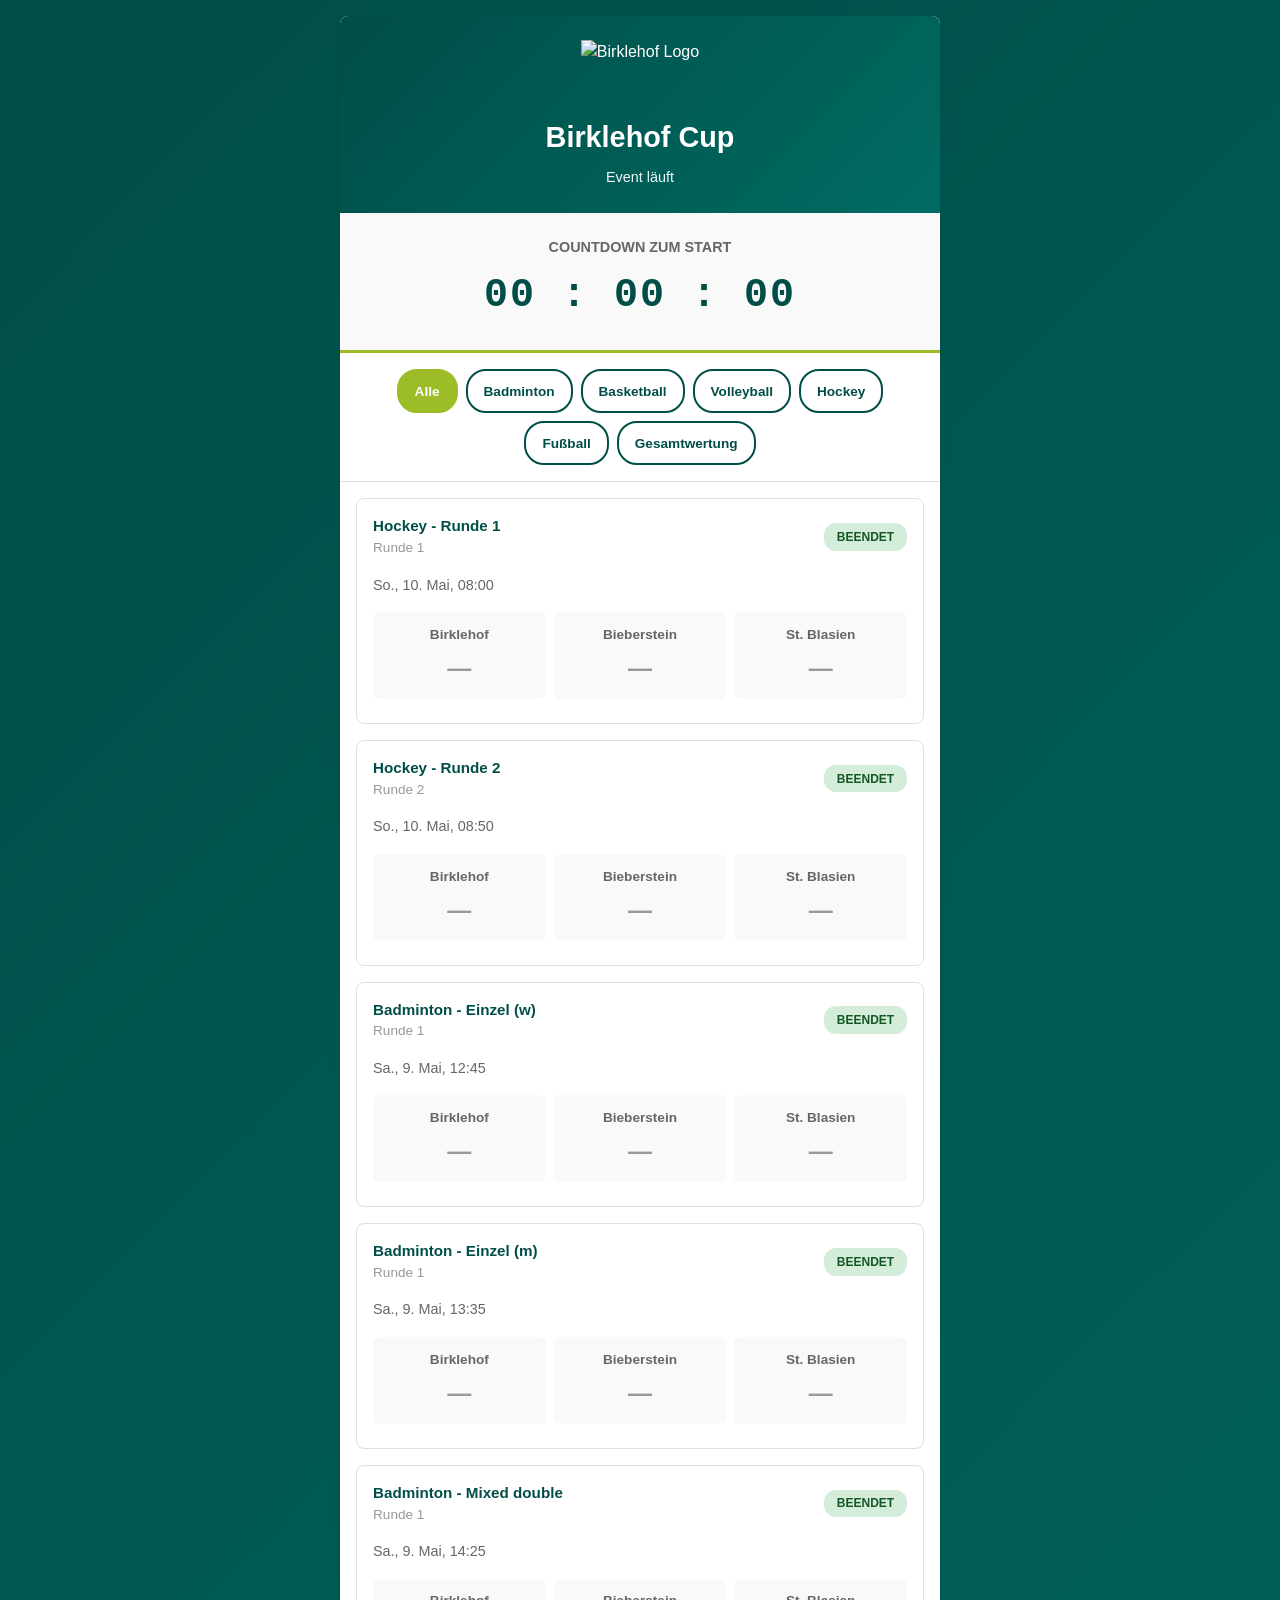
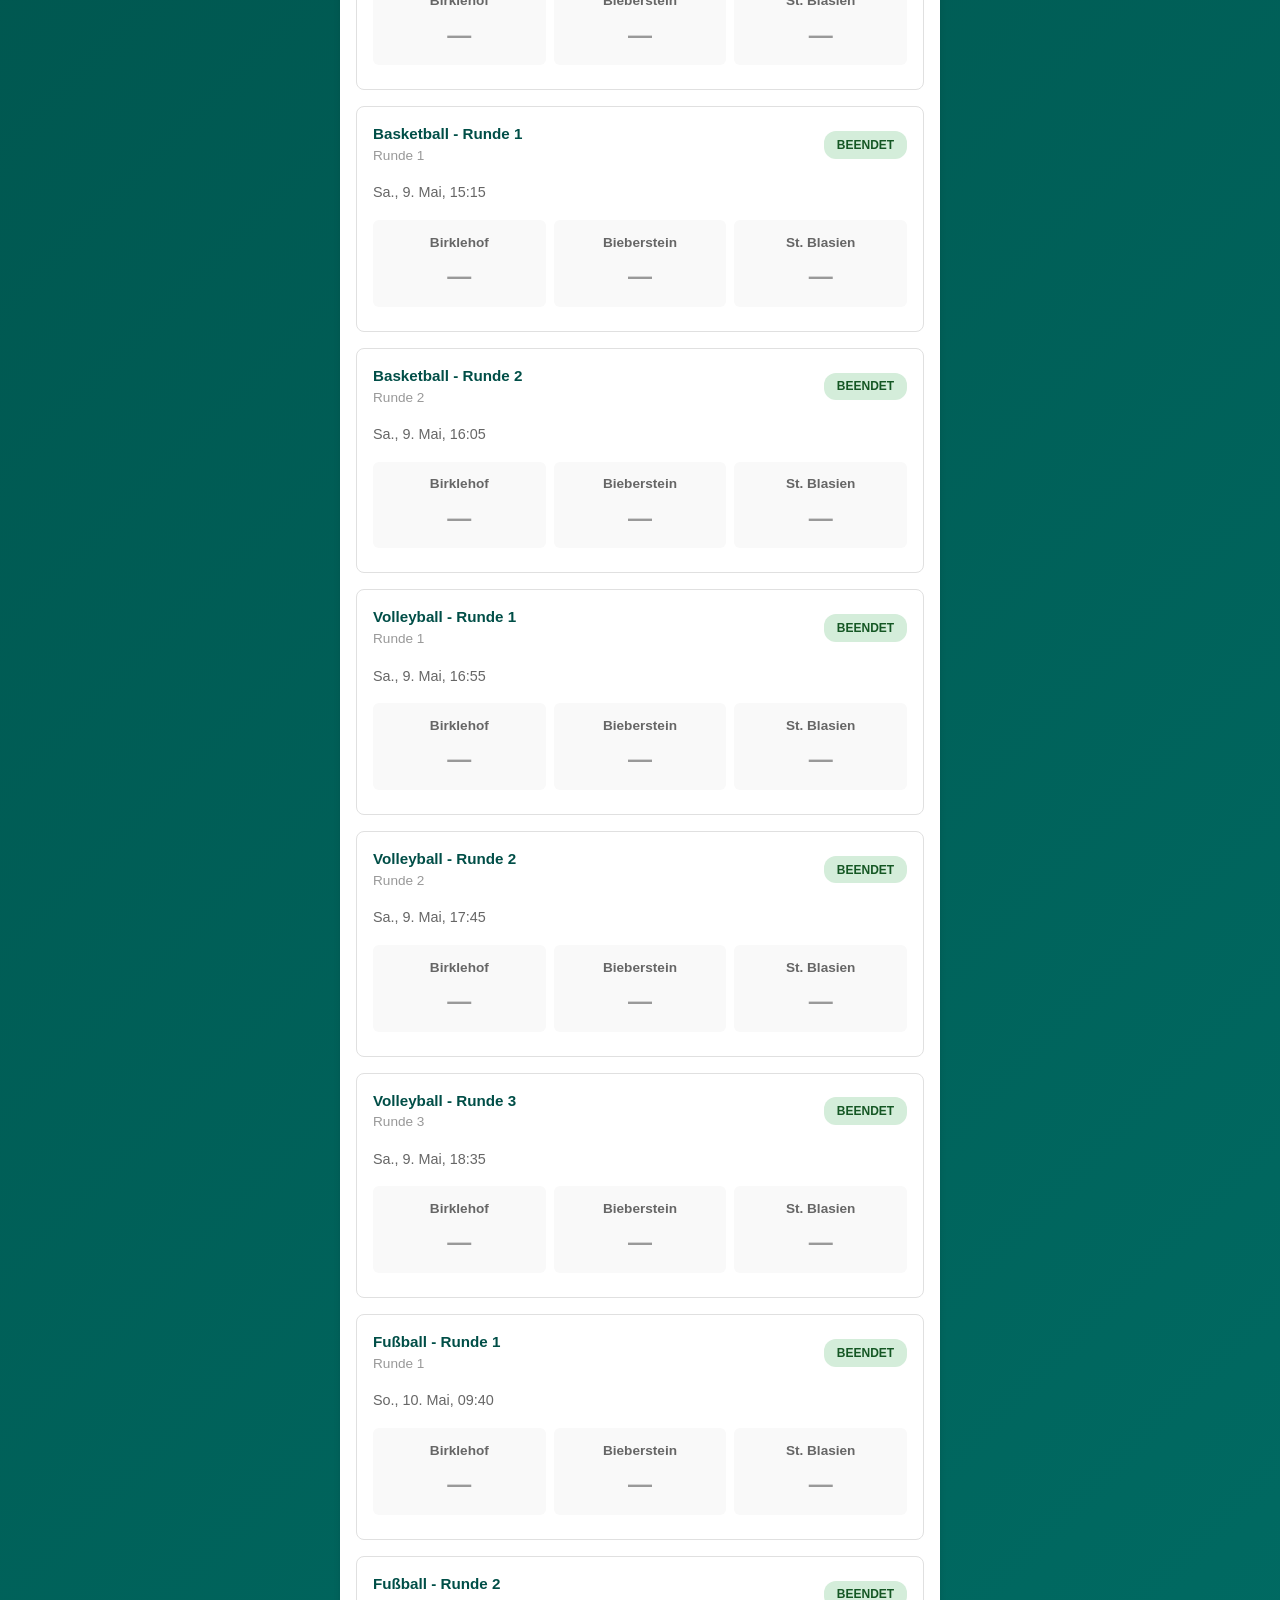
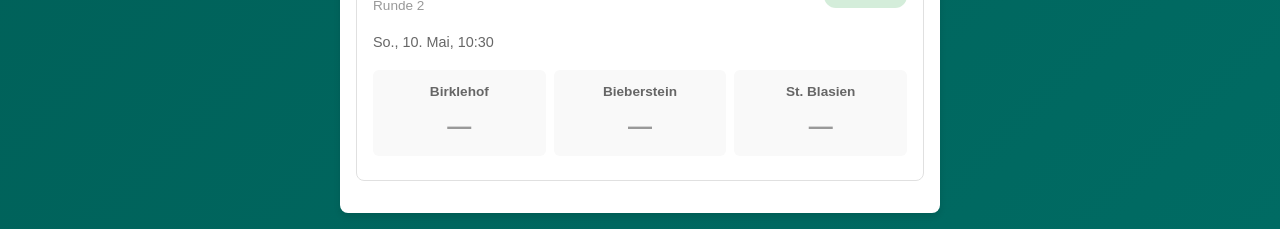
==== index.html @ a0fdd422 "add include link" ====
<!DOCTYPE html>
<html lang="de">
<head>
  <meta charset="UTF-8">
  <meta name="viewport" content="width=device-width, initial-scale=1.0">
  <meta name="description" content="Birklehof Cup Live Ticker">
  <link rel="stylesheet" href="styles.css">
  <title>Birklehof Cup Live Ticker</title>
</head>
<body>
  <div class="container">
    <header>
      <div class="logo">
        <img src="https://media.licdn.com/dms/image/v2/D4E0BAQEO_-Pd2TrHVQ/company-logo_200_200/company-logo_200_200/0/1700679450215/birklehof_logo?e=2147483647&v=beta&t=GW_D1dG36TjEQWJRj9UhmpqMN_spmmmbJDW_Qf_oJtI" alt="Birklehof Logo">
      </div>
      <h1>Birklehof Cup</h1>
      <p class="competition-info" aria-live="polite" id="competition-status">Wird geladen...</p>
    </header>

    <section class="countdown-section" aria-live="polite" aria-atomic="true">
      <h2>Countdown zum Start</h2>
      <div class="countdown-display" id="main-countdown">-- : -- : --</div>
    </section>

    <nav class="sport-nav" role="tablist" aria-label="Sportarten">
      <button class="sport-btn active active-accent" data-sport="all" role="tab" aria-selected="true">Alle</button>
      <button class="sport-btn" data-sport="Badminton" role="tab" aria-selected="false">Badminton</button>
      <button class="sport-btn" data-sport="Basketball" role="tab" aria-selected="false">Basketball</button>
      <button class="sport-btn" data-sport="Volleyball" role="tab" aria-selected="false">Volleyball</button>
      <button class="sport-btn" data-sport="Hockey" role="tab" aria-selected="false">Hockey</button>
      <button class="sport-btn" data-sport="Fußball" role="tab" aria-selected="false">Fußball</button>
      <button class="sport-btn" data-sport="Gesamtwertung" role="tab" aria-selected="false">Gesamtwertung</button>
    </nav>

    <main role="main">
      <div id="content">
        <div class="loading">Wird geladen...</div>
      </div>
    </main>
  </div>

  <script>
    const COMPETITION_START = new Date('2026-05-09T14:45:00+02:00');
    const DATA_URL = './schedule.json';
    let scheduleData = null;
    let currentSport = 'all';

    // Initialize
    async function init() {
      try {
        const response = await fetch(DATA_URL);
        if (!response.ok) throw new Error(`HTTP ${response.status}`);
        scheduleData = await response.json();
        
        setupEventListeners();
        updateAllTimers();
        setInterval(updateAllTimers, 1000);
      } catch (err) {
        console.error('Error loading schedule:', err);
        document.getElementById('content').innerHTML = `
          <div class="empty-state">
            <p>❌ Fehler beim Laden der Zeitplan-Daten.</p>
            <p>Bitte überprüfen Sie, dass <code>schedule.json</code> vorhanden ist.</p>
          </div>
        `;
      }
    }

    function setupEventListeners() {
      document.querySelectorAll('.sport-btn').forEach(btn => {
        btn.addEventListener('click', () => {
          document.querySelectorAll('.sport-btn').forEach(b => {
            b.classList.remove('active', 'active-accent');
            b.setAttribute('aria-selected', 'false');
          });
          btn.classList.add('active');
          if (btn.dataset.sport === 'all' || btn.dataset.sport === 'Gesamtwertung') {
            btn.classList.add('active-accent');
          }
          btn.setAttribute('aria-selected', 'true');
          currentSport = btn.dataset.sport;
          render();
        });
      });
    }

    function updateAllTimers() {
      updateMainCountdown();
      render();
    }

    function updateMainCountdown() {
      const now = new Date();
      const diff = COMPETITION_START - now;
      const display = formatCountdown(diff);
      document.getElementById('main-countdown').textContent = display;

      // Update competition status
      const status = document.getElementById('competition-status');
      if (diff > 0) {
        const days = Math.floor(diff / (1000 * 60 * 60 * 24));
        status.textContent = `Beginnt in ${days} Tagen`;
      } else {
        status.textContent = 'Event läuft';
      }
    }

    function formatCountdown(ms) {
      if (ms <= 0) return '00 : 00 : 00';
      const hours = Math.floor((ms % (1000 * 60 * 60 * 24)) / (1000 * 60 * 60));
      const minutes = Math.floor((ms % (1000 * 60 * 60)) / (1000 * 60));
      const seconds = Math.floor((ms % (1000 * 60)) / 1000);
      return `${String(hours).padStart(2, '0')} : ${String(minutes).padStart(2, '0')} : ${String(seconds).padStart(2, '0')}`;
    }

    function getNextMatch() {
      if (!scheduleData || !scheduleData.matches) return null;
      const now = new Date();
      return scheduleData.matches.find(m => new Date(m.scheduledStart) > now) || null;
    }

    function getMatchesBySport(sport) {
      if (!scheduleData || !scheduleData.matches) return [];
      if (sport === 'all') return scheduleData.matches;
      return scheduleData.matches.filter(m => m.sport === sport);
    }

    function getMatchStatus(match) {
      const now = new Date();
      const start = new Date(match.scheduledStart);
      const end = new Date(match.scheduledEnd);
      if (now < start) return 'scheduled';
      if (now >= start && now < end) return 'ongoing';
      return 'finished';
    }

    function renderNextMatch() {
      const next = getNextMatch();
      if (!next) return '';

      const startTime = new Date(next.scheduledStart);
      const now = new Date();
      const diff = startTime - now;
      const countdown = formatCountdown(diff);

      return `
        <div class="next-match">
          <h3>Nächstes Match</h3>
          <div class="next-match-sport">${next.sport} ${next.category ? '- ' + next.category : ''}</div>
          <div class="next-match-time">${startTime.toLocaleString('de-DE', { 
            weekday: 'short', 
            month: 'short', 
            day: 'numeric',
            hour: '2-digit', 
            minute: '2-digit' 
          })}</div>
          <div class="next-match-countdown" aria-live="polite">${countdown}</div>
        </div>
      `;
    }

    function renderMatches(sport) {
      const matches = getMatchesBySport(sport);
      if (matches.length === 0) {
        return '<div class="empty-state"><p>Keine Matches für diese Sportart.</p></div>';
      }

      return matches.map(match => {
        const status = getMatchStatus(match);
        const startTime = new Date(match.scheduledStart);
        const statusLabel = {
          scheduled: 'Geplant',
          ongoing: 'Läuft',
          finished: 'Beendet'
        }[status];

        return `
          <div class="match">
            <div class="match-header">
              <div>
                <div class="match-sport">${match.sport}${match.category ? ' - ' + match.category : ''}</div>
                <div style="font-size: 0.85rem; color: #999;">Runde ${match.round}</div>
              </div>
              <span class="match-status status-${status}">${statusLabel}</span>
            </div>
            <div class="match-time">${startTime.toLocaleString('de-DE', {
              weekday: 'short',
              month: 'short',
              day: 'numeric',
              hour: '2-digit',
              minute: '2-digit'
            })}</div>
            <div class="match-results">
              ${scheduleData.schools.map(school => `
                <div class="school-result">
                  <div class="school-name">${school}</div>
                  <div class="school-score ${match.results[school] === null ? 'empty' : ''}">
                    ${match.results[school] !== null ? match.results[school] : '—'}
                  </div>
                </div>
              `).join('')}
            </div>
          </div>
        `;
      }).join('');
    }

    function renderGesamtwertung() {
      if (!scheduleData) return '';
      const sorted = Object.entries(scheduleData.gesamtwertung)
        .sort(([, a], [, b]) => b - a);

      return `
        <div class="standings">
          <div class="standings-row header">
            <div>Schule</div>
            <div style="text-align: right;">Punkte</div>
          </div>
          ${sorted.map(([school, points]) => `
            <div class="standings-row">
              <div class="standings-school">${school}</div>
              <div class="standings-points">${points}</div>
            </div>
          `).join('')}
        </div>
      `;
    }

    function render() {
      const contentDiv = document.getElementById('content');

      if (!scheduleData) {
        contentDiv.innerHTML = '<div class="loading">Wird geladen...</div>';
        return;
      }

      if (currentSport === 'Gesamtwertung') {
        contentDiv.innerHTML = renderGesamtwertung();
      } else {
        let html = renderNextMatch();
        html += renderMatches(currentSport);
        contentDiv.innerHTML = html || '<div class="empty-state"><p>Keine Daten verfügbar.</p></div>';
      }
    }

    // Start the app
    init();
  </script>
</body>
</html>
---- styles.css ----
* {
      margin: 0;
      padding: 0;
      box-sizing: border-box;
    }

    html, body {
      font-family: -apple-system, BlinkMacSystemFont, "Segoe UI", Roboto, "Helvetica Neue", Arial, sans-serif;
      background-color: #f5f5f5;
      color: #333;
      line-height: 1.5;
    }

    body {
      background: linear-gradient(135deg, #004E47 0%, #006b63 100%);
      min-height: 100vh;
      padding: 1rem;
    }

    .container {
      max-width: 600px;
      margin: 0 auto;
      background: white;
      border-radius: 8px;
      box-shadow: 0 4px 6px rgba(0, 0, 0, 0.1);
      overflow: hidden;
      display: flex;
      flex-direction: column;
      min-height: 100vh;
    }

    /* Header with Logo */
    header {
      background: linear-gradient(135deg, #004E47 0%, #006b63 100%);
      padding: 1.5rem 1rem;
      text-align: center;
      color: white;
    }

    .logo {
      height: 60px;
      margin-bottom: 1rem;
    }

    .logo img {
      height: 100%;
      width: auto;
      max-width: 100%;
    }

    header h1 {
      font-size: 1.8rem;
      font-weight: 700;
      margin-bottom: 0.5rem;
    }

    .competition-info {
      font-size: 0.9rem;
      opacity: 0.95;
    }

    /* Main Countdown */
    .countdown-section {
      background: #f9f9f9;
      padding: 1.5rem 1rem;
      text-align: center;
      border-bottom: 3px solid #9cbd28;
    }

    .countdown-section h2 {
      font-size: 0.9rem;
      font-weight: 600;
      color: #666;
      text-transform: uppercase;
      margin-bottom: 0.5rem;
    }

    .countdown-display {
      font-size: 2.5rem;
      font-weight: 700;
      color: #004E47;
      font-family: 'Courier New', monospace;
      letter-spacing: 0.05em;
    }

    /* Sport Navigation */
    .sport-nav {
      display: flex;
      flex-wrap: wrap;
      gap: 0.5rem;
      padding: 1rem;
      background: white;
      border-bottom: 1px solid #e0e0e0;
      justify-content: center;
    }

    .sport-btn {
      padding: 0.6rem 1rem;
      border: 2px solid #004E47;
      background: white;
      color: #004E47;
      border-radius: 20px;
      cursor: pointer;
      font-size: 0.85rem;
      font-weight: 600;
      transition: all 0.3s ease;
      min-height: 44px;
      display: flex;
      align-items: center;
      justify-content: center;
    }

    .sport-btn:hover, .sport-btn:focus {
      background: #f0f0f0;
      outline: none;
    }

    .sport-btn.active {
      background: #004E47;
      color: white;
    }

    .sport-btn.active-accent {
      border-color: #9cbd28;
      color: #9cbd28;
    }

    .sport-btn.active.active-accent {
      background: #9cbd28;
      color: white;
      border-color: #9cbd28;
    }

    /* Main Content */
    main {
      flex: 1;
      padding: 1rem;
      overflow-y: auto;
    }

    /* Next Match Section */
    .next-match {
      background: #f9f9f9;
      padding: 1rem;
      border-radius: 8px;
      margin-bottom: 1.5rem;
      border-left: 4px solid #9cbd28;
    }

    .next-match h3 {
      font-size: 0.9rem;
      color: #666;
      text-transform: uppercase;
      margin-bottom: 0.5rem;
      font-weight: 600;
    }

    .next-match-sport {
      font-size: 1.4rem;
      font-weight: 700;
      color: #004E47;
      margin-bottom: 0.5rem;
    }

    .next-match-time {
      font-size: 1rem;
      color: #666;
      margin-bottom: 0.5rem;
    }

    .next-match-countdown {
      font-size: 1.8rem;
      font-weight: 700;
      color: #9cbd28;
      font-family: 'Courier New', monospace;
    }

    /* Match Results */
    .match {
      background: white;
      border: 1px solid #e0e0e0;
      border-radius: 8px;
      padding: 1rem;
      margin-bottom: 1rem;
    }

    .match-header {
      display: flex;
      justify-content: space-between;
      align-items: center;
      margin-bottom: 1rem;
    }

    .match-sport {
      font-weight: 700;
      font-size: 0.95rem;
      color: #004E47;
    }

    .match-status {
      padding: 0.3rem 0.8rem;
      border-radius: 12px;
      font-size: 0.75rem;
      font-weight: 600;
      text-transform: uppercase;
    }

    .status-scheduled {
      background: #e8f4f8;
      color: #0277bd;
    }

    .status-ongoing {
      background: #fff3cd;
      color: #856404;
    }

    .status-finished {
      background: #d4edda;
      color: #155724;
    }

    .match-time {
      font-size: 0.9rem;
      color: #666;
      margin-bottom: 1rem;
    }

    .match-results {
      display: grid;
      grid-template-columns: 1fr 1fr 1fr;
      gap: 0.5rem;
      margin-bottom: 0.5rem;
    }

    .school-result {
      text-align: center;
      padding: 0.8rem;
      background: #f9f9f9;
      border-radius: 6px;
    }

    .school-name {
      font-size: 0.85rem;
      font-weight: 600;
      color: #666;
      margin-bottom: 0.3rem;
    }

    .school-score {
      font-size: 1.5rem;
      font-weight: 700;
      color: #004E47;
    }

    .school-score.empty {
      color: #999;
    }

    /* Gesamtwertung */
    .standings {
      background: white;
      border: 1px solid #e0e0e0;
      border-radius: 8px;
      overflow: hidden;
    }

    .standings-row {
      display: grid;
      grid-template-columns: 1.5fr 1fr;
      gap: 1rem;
      padding: 1rem;
      border-bottom: 1px solid #e0e0e0;
      align-items: center;
    }

    .standings-row:last-child {
      border-bottom: none;
    }

    .standings-row.header {
      background: #004E47;
      color: white;
      font-weight: 700;
      font-size: 0.9rem;
    }

    .standings-school {
      font-weight: 600;
      color: #004E47;
    }

    .standings-points {
      font-size: 1.2rem;
      font-weight: 700;
      color: #9cbd28;
      text-align: right;
    }

    /* Empty State */
    .empty-state {
      text-align: center;
      padding: 2rem 1rem;
      color: #999;
    }

    .empty-state p {
      margin: 1rem 0;
    }

    /* Accessibility */
    .sr-only {
      position: absolute;
      width: 1px;
      height: 1px;
      padding: 0;
      margin: -1px;
      overflow: hidden;
      clip: rect(0, 0, 0, 0);
      white-space: nowrap;
      border-width: 0;
    }

    /* Loading State */
    .loading {
      text-align: center;
      padding: 2rem 1rem;
      color: #666;
    }

    /* Responsive */
    @media (max-width: 480px) {
      .sport-nav {
        gap: 0.3rem;
      }

      .sport-btn {
        padding: 0.5rem 0.8rem;
        font-size: 0.8rem;
      }

      .countdown-display {
        font-size: 2rem;
      }

      .next-match-countdown {
        font-size: 1.5rem;
      }

      header h1 {
        font-size: 1.5rem;
      }

      .match-results {
        gap: 0.3rem;
      }
    }
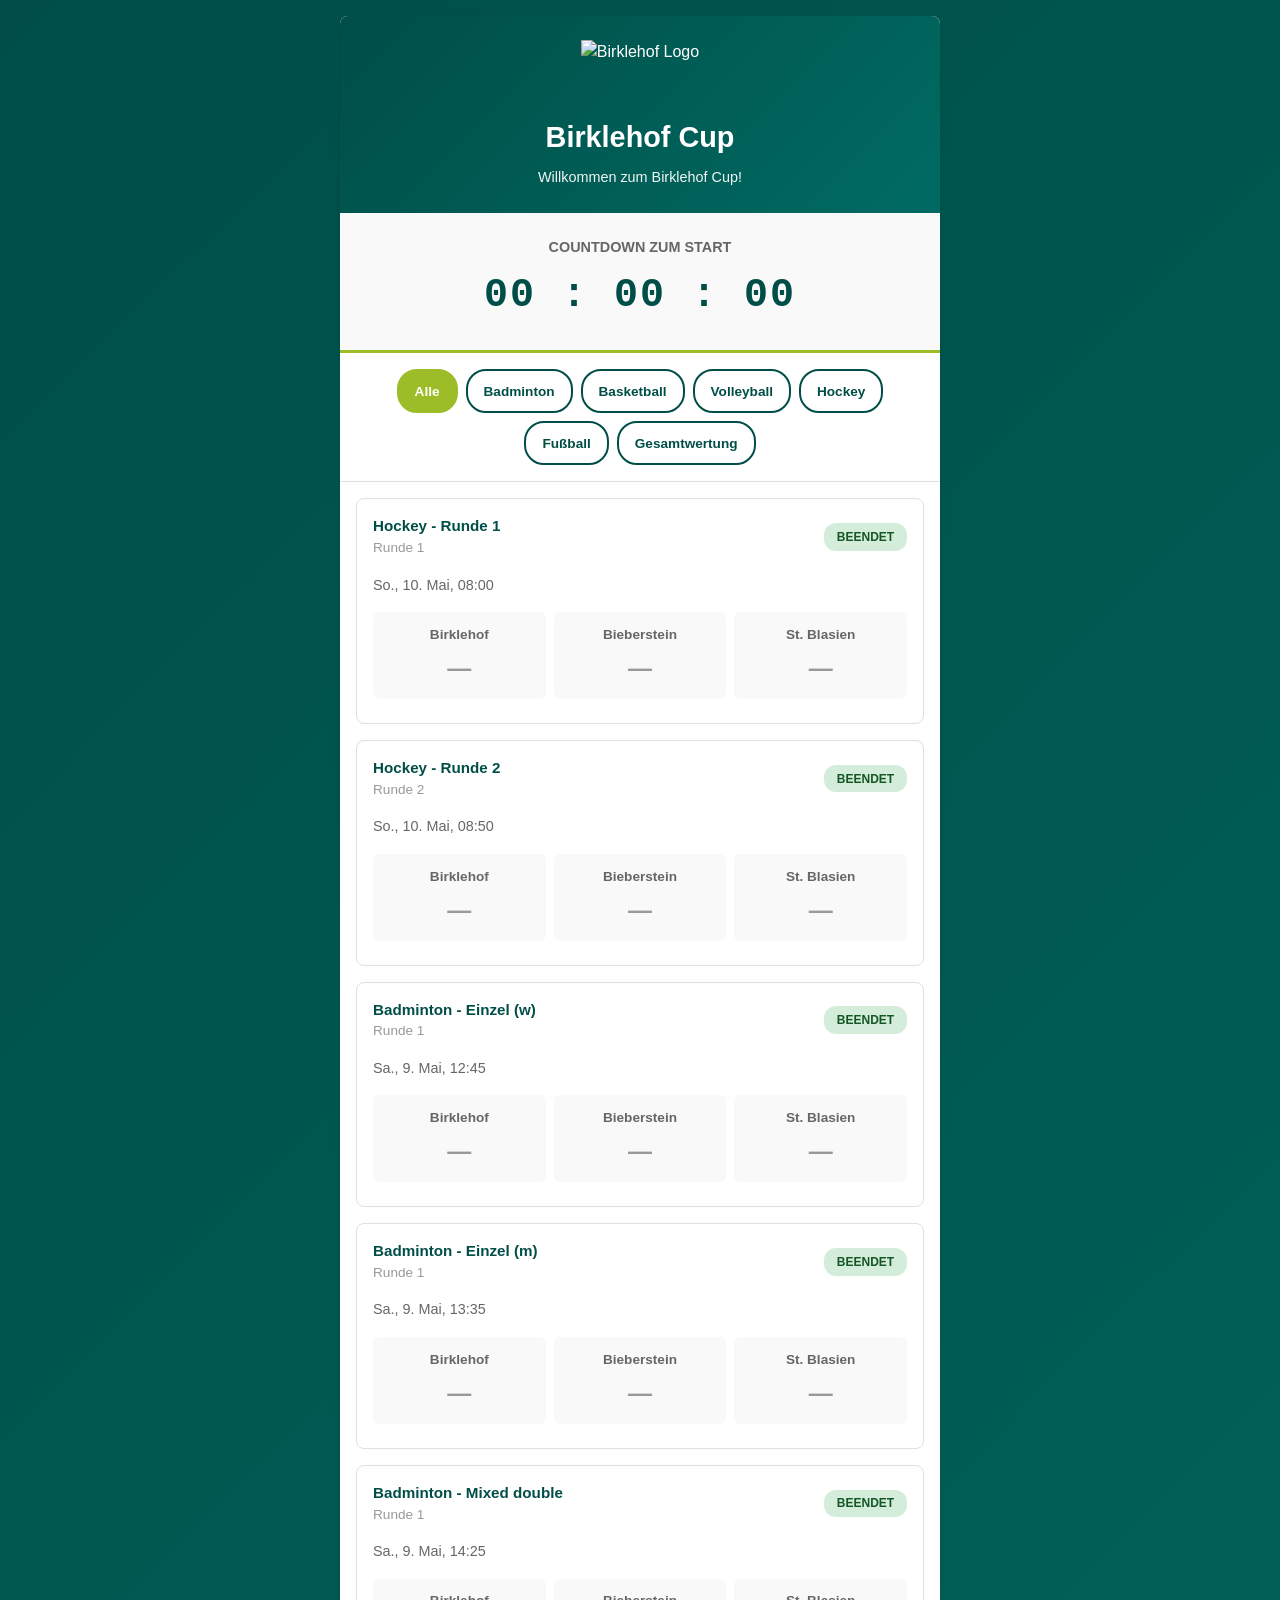
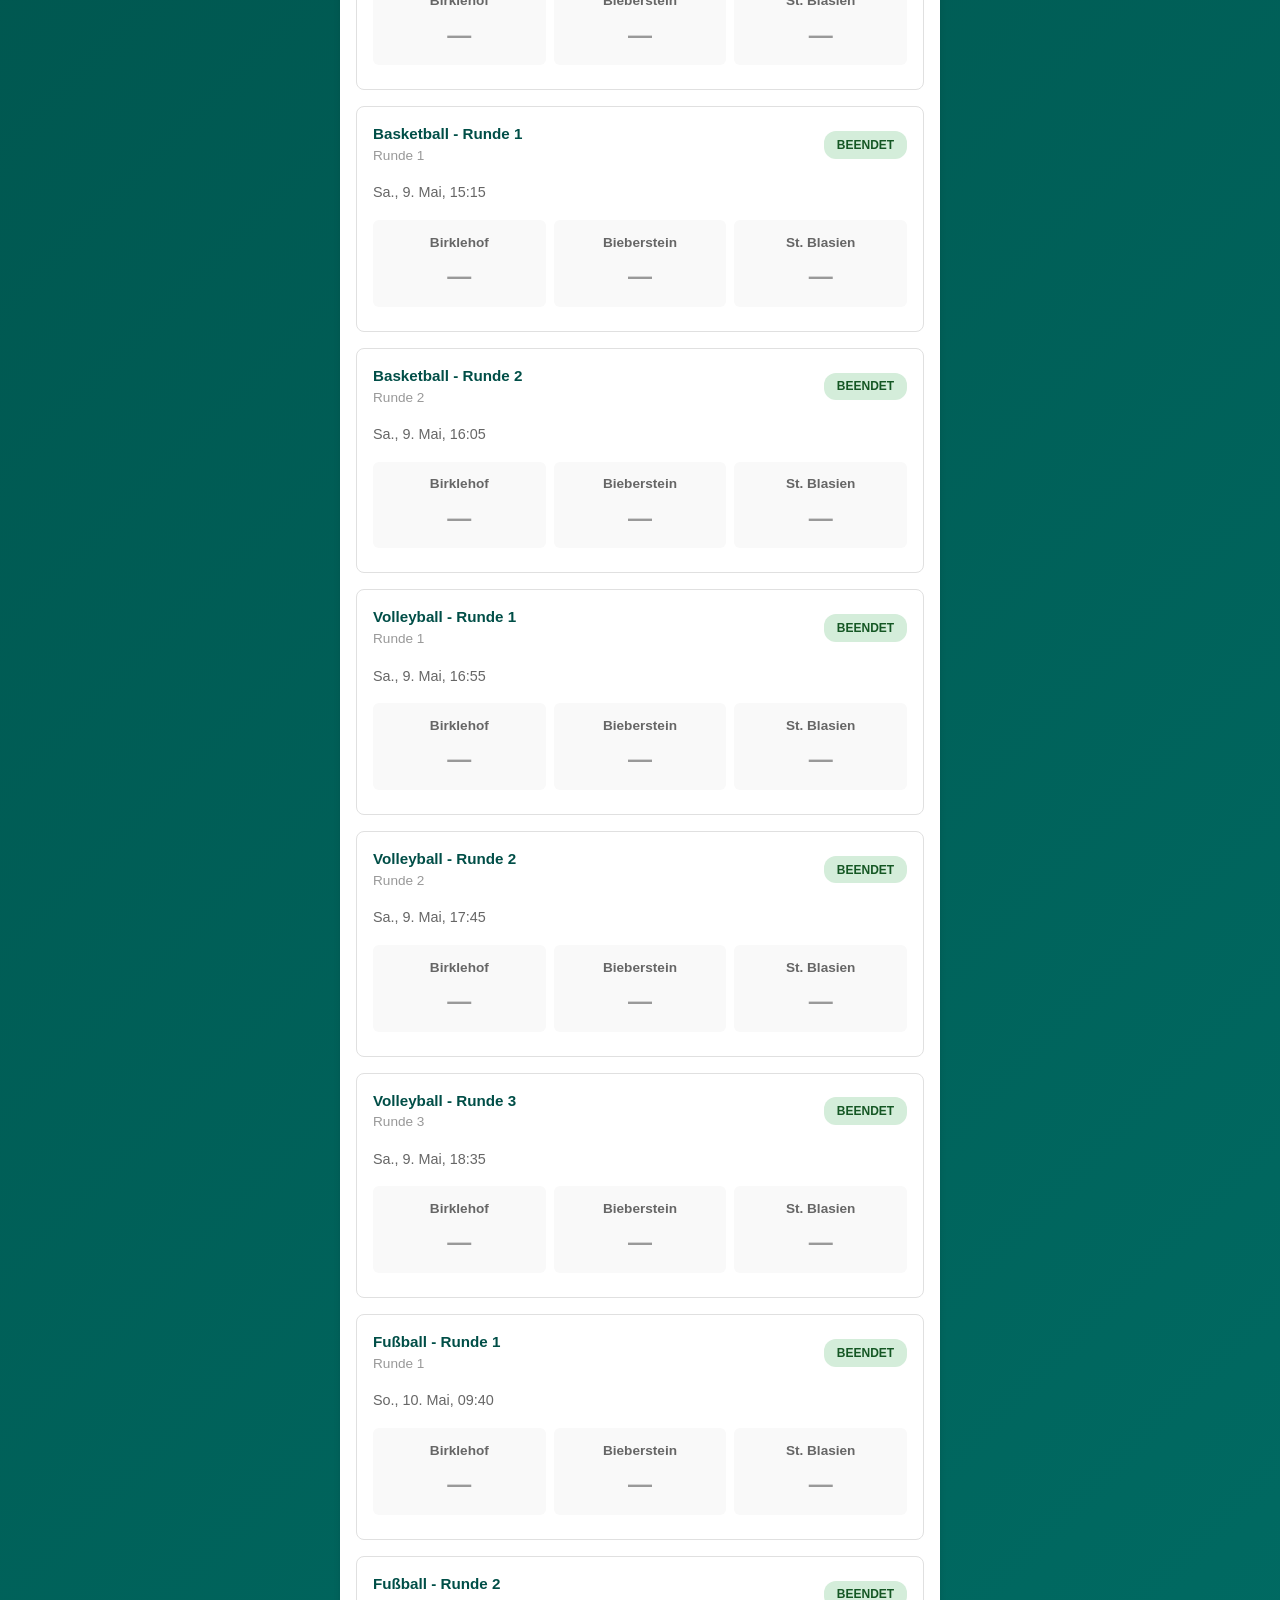
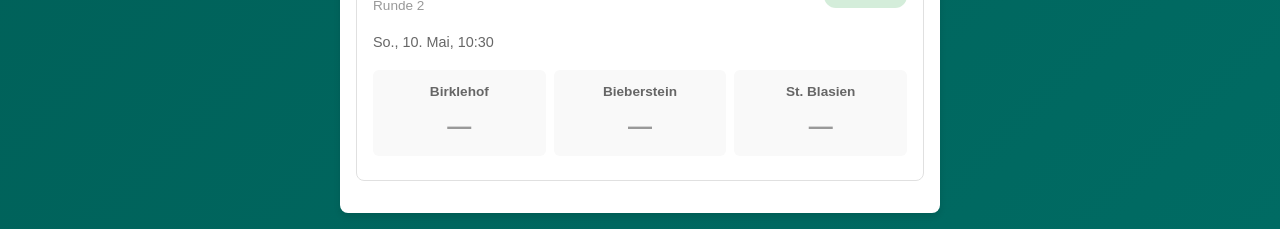
==== commit c8634b07: "add descriptions in tags to make more accessible" ====
--- a/index.html
+++ b/index.html
@@ -16,6 +16,7 @@
       <h1>Birklehof Cup</h1>
       <p class="competition-info" aria-live="polite" id="competition-status">Wird geladen...</p>
     </header>
+    <!-- nur wenn überlastet -->
 
     <section class="countdown-section" aria-live="polite" aria-atomic="true">
       <h2>Countdown zum Start</h2>
@@ -38,12 +39,14 @@
       </div>
     </main>
   </div>
+  <!-- nur wenn überlastet -->
 
   <script>
     const COMPETITION_START = new Date('2026-05-09T14:45:00+02:00');
     const DATA_URL = './schedule.json';
     let scheduleData = null;
     let currentSport = 'all';
+<!-- Main setup, do not change input! -->
 
     // Initialize
     async function init() {
@@ -101,7 +104,7 @@
         const days = Math.floor(diff / (1000 * 60 * 60 * 24));
         status.textContent = `Beginnt in ${days} Tagen`;
       } else {
-        status.textContent = 'Event läuft';
+        status.textContent = 'Willkommen zum Birklehof Cup!';
       }
     }
 
@@ -242,7 +245,7 @@
         contentDiv.innerHTML = html || '<div class="empty-state"><p>Keine Daten verfügbar.</p></div>';
       }
     }
-
+    // aria-live "polite" dor dynamic updates without interrupting screen-readers and "atomic" to ensure the entire content is read when updated
     // Start the app
     init();
   </script>
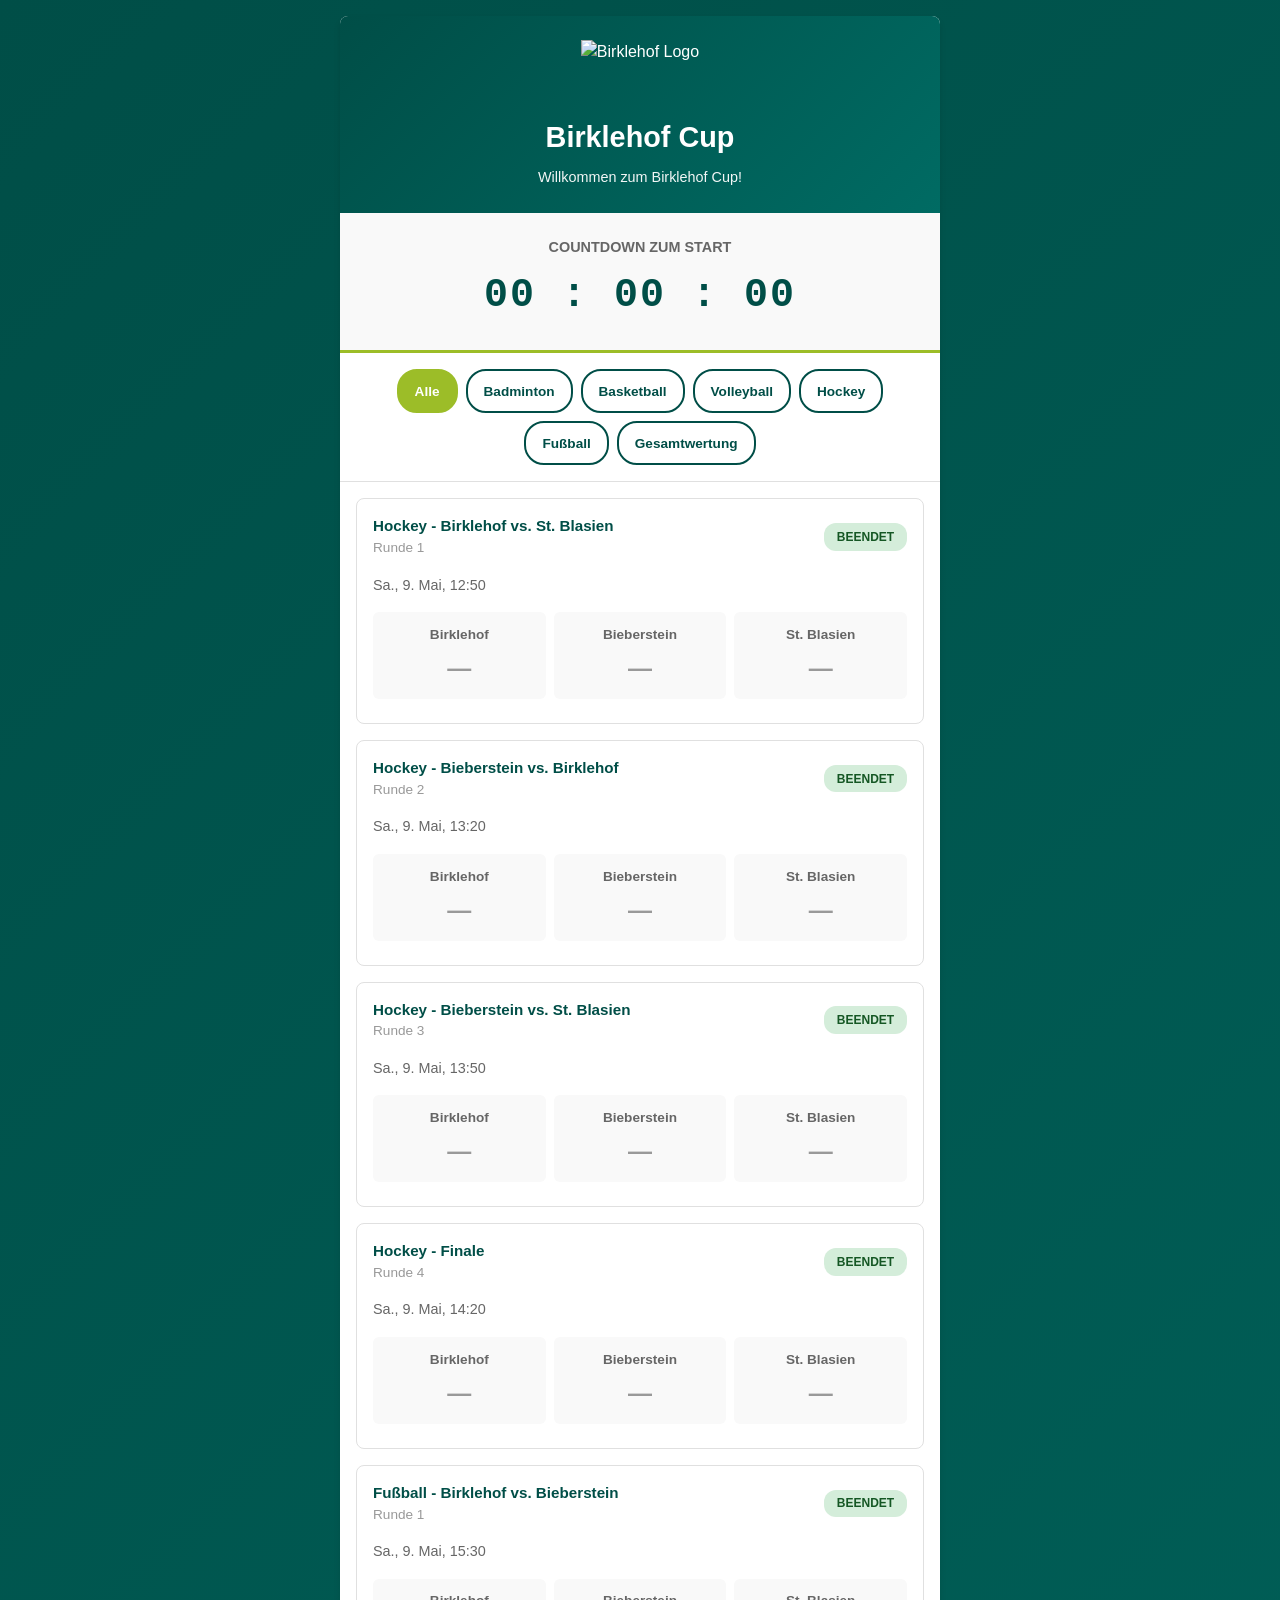
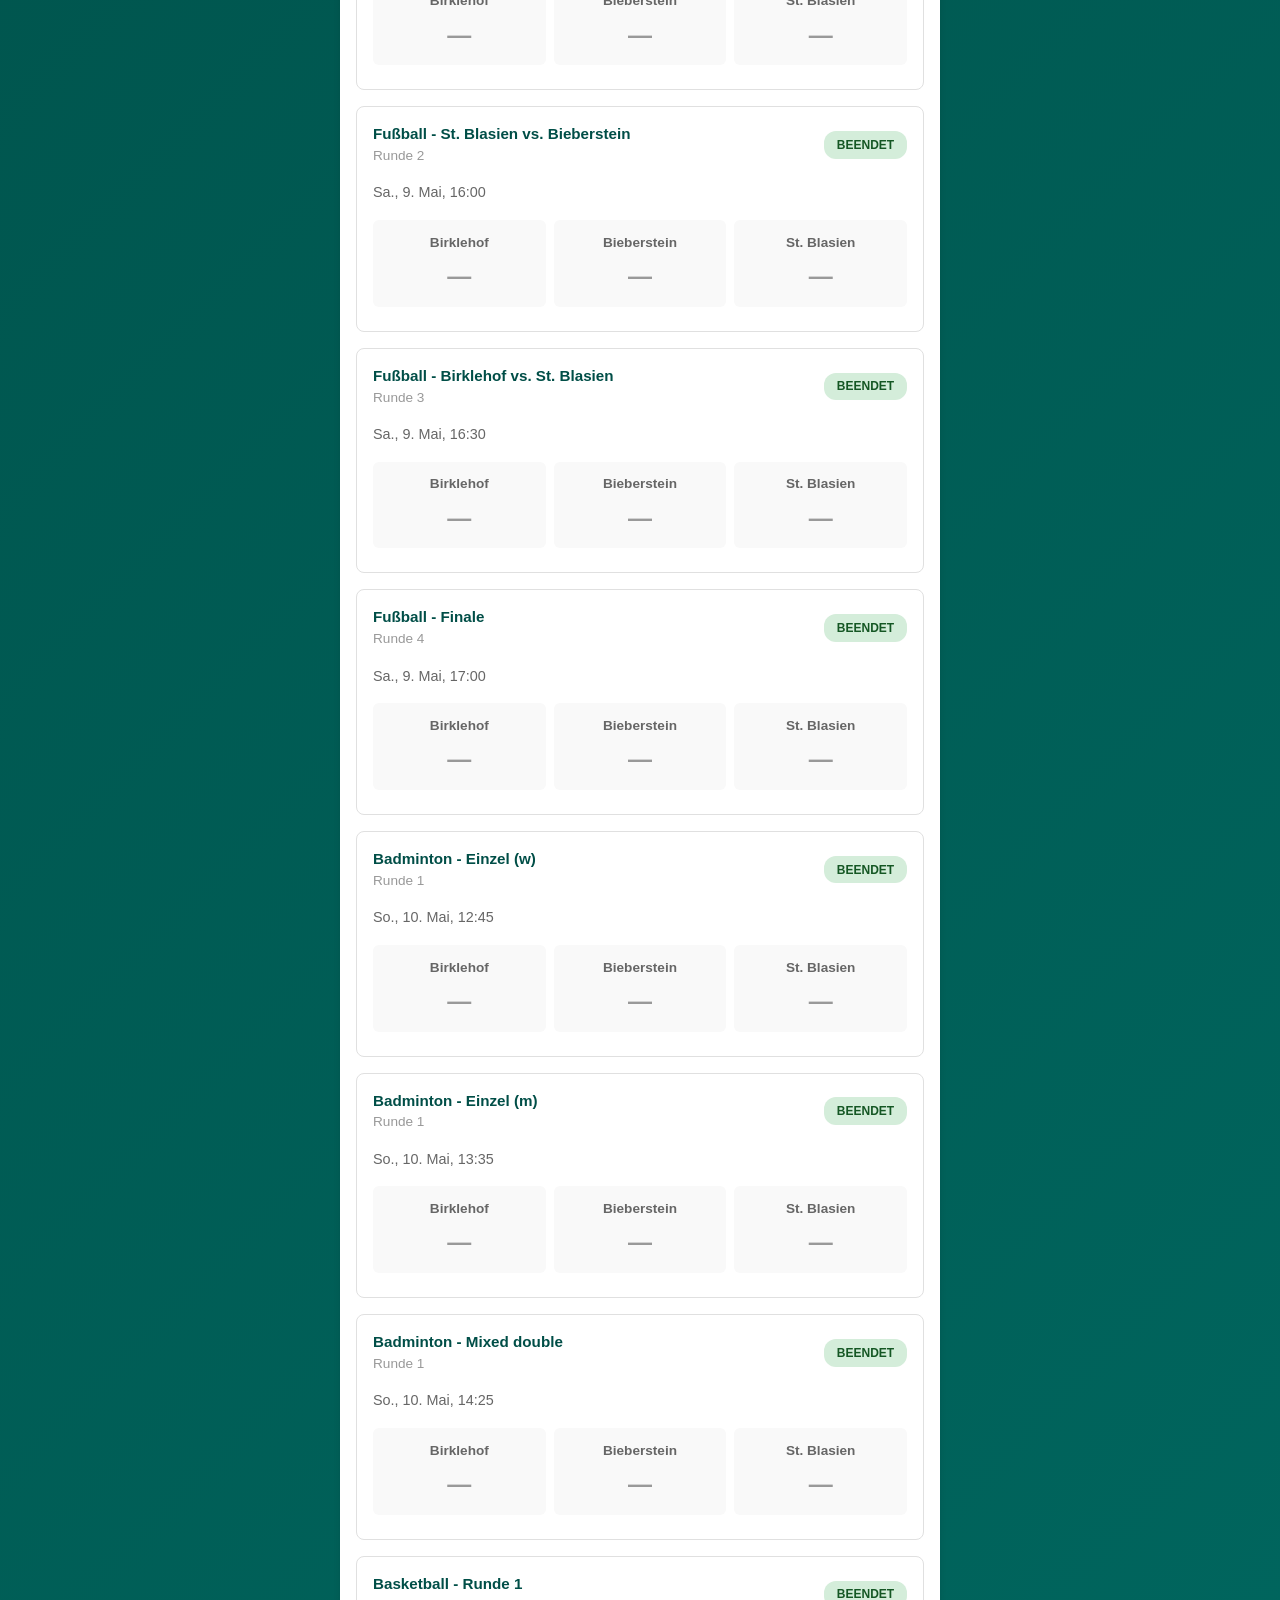
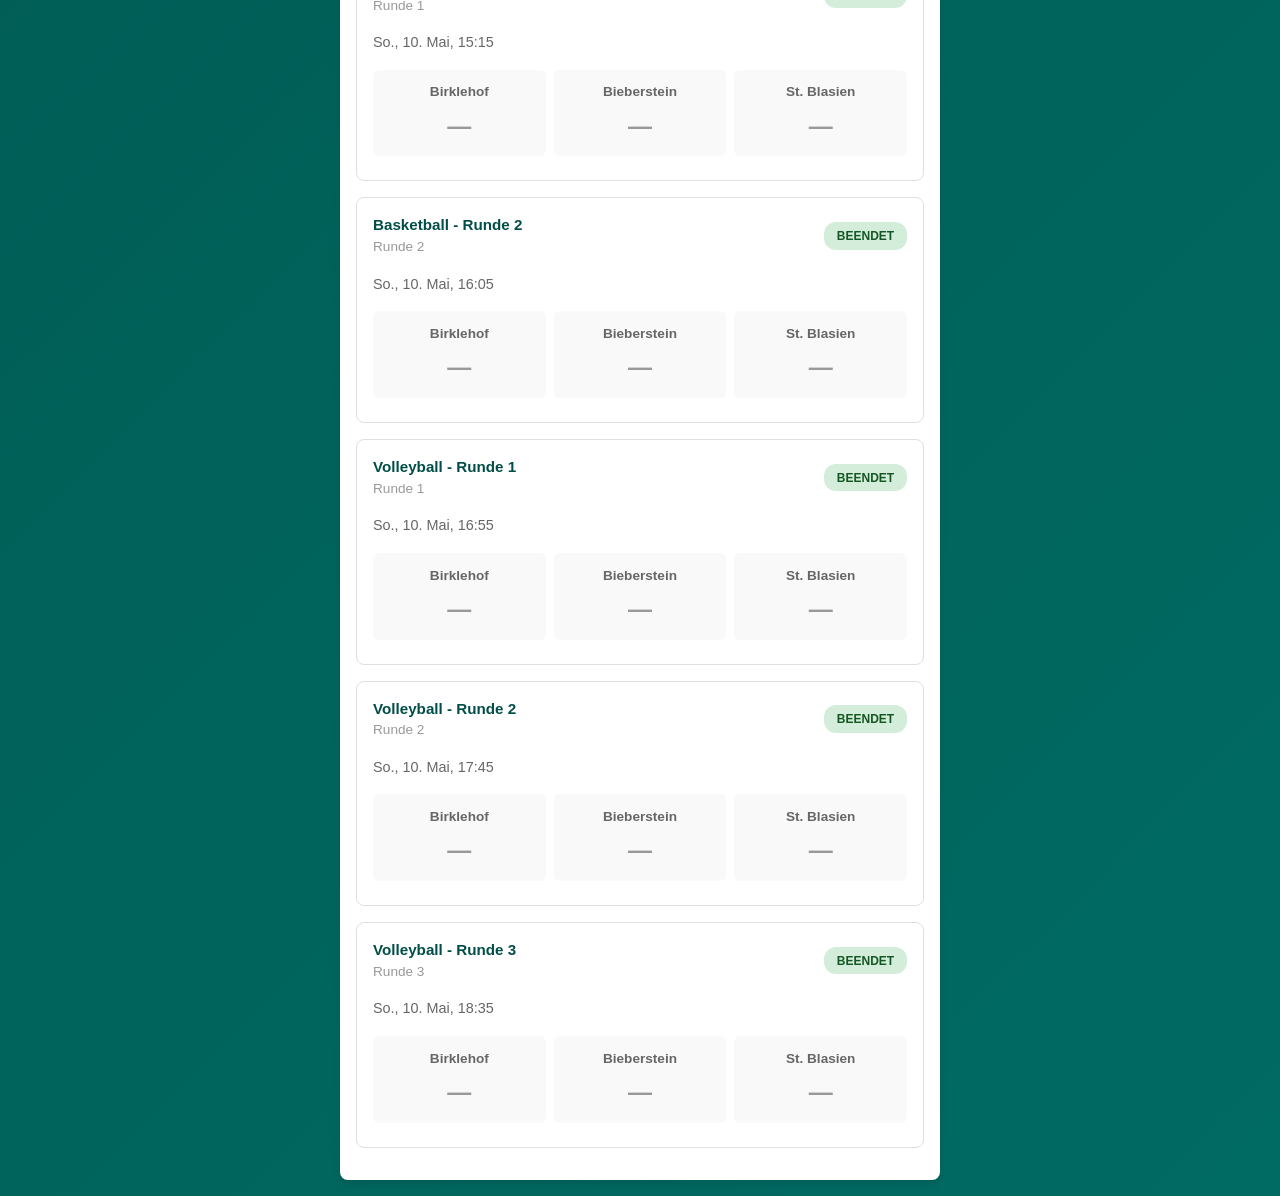
==== commit d52bc662: "change immage" ====
--- a/index.html
+++ b/index.html
@@ -11,7 +11,7 @@
   <div class="container">
     <header>
       <div class="logo">
-        <img src="https://media.licdn.com/dms/image/v2/D4E0BAQEO_-Pd2TrHVQ/company-logo_200_200/company-logo_200_200/0/1700679450215/birklehof_logo?e=2147483647&v=beta&t=GW_D1dG36TjEQWJRj9UhmpqMN_spmmmbJDW_Qf_oJtI" alt="Birklehof Logo">
+        <img src="" alt="Birklehof Logo">
       </div>
       <h1>Birklehof Cup</h1>
       <p class="competition-info" aria-live="polite" id="competition-status">Wird geladen...</p>
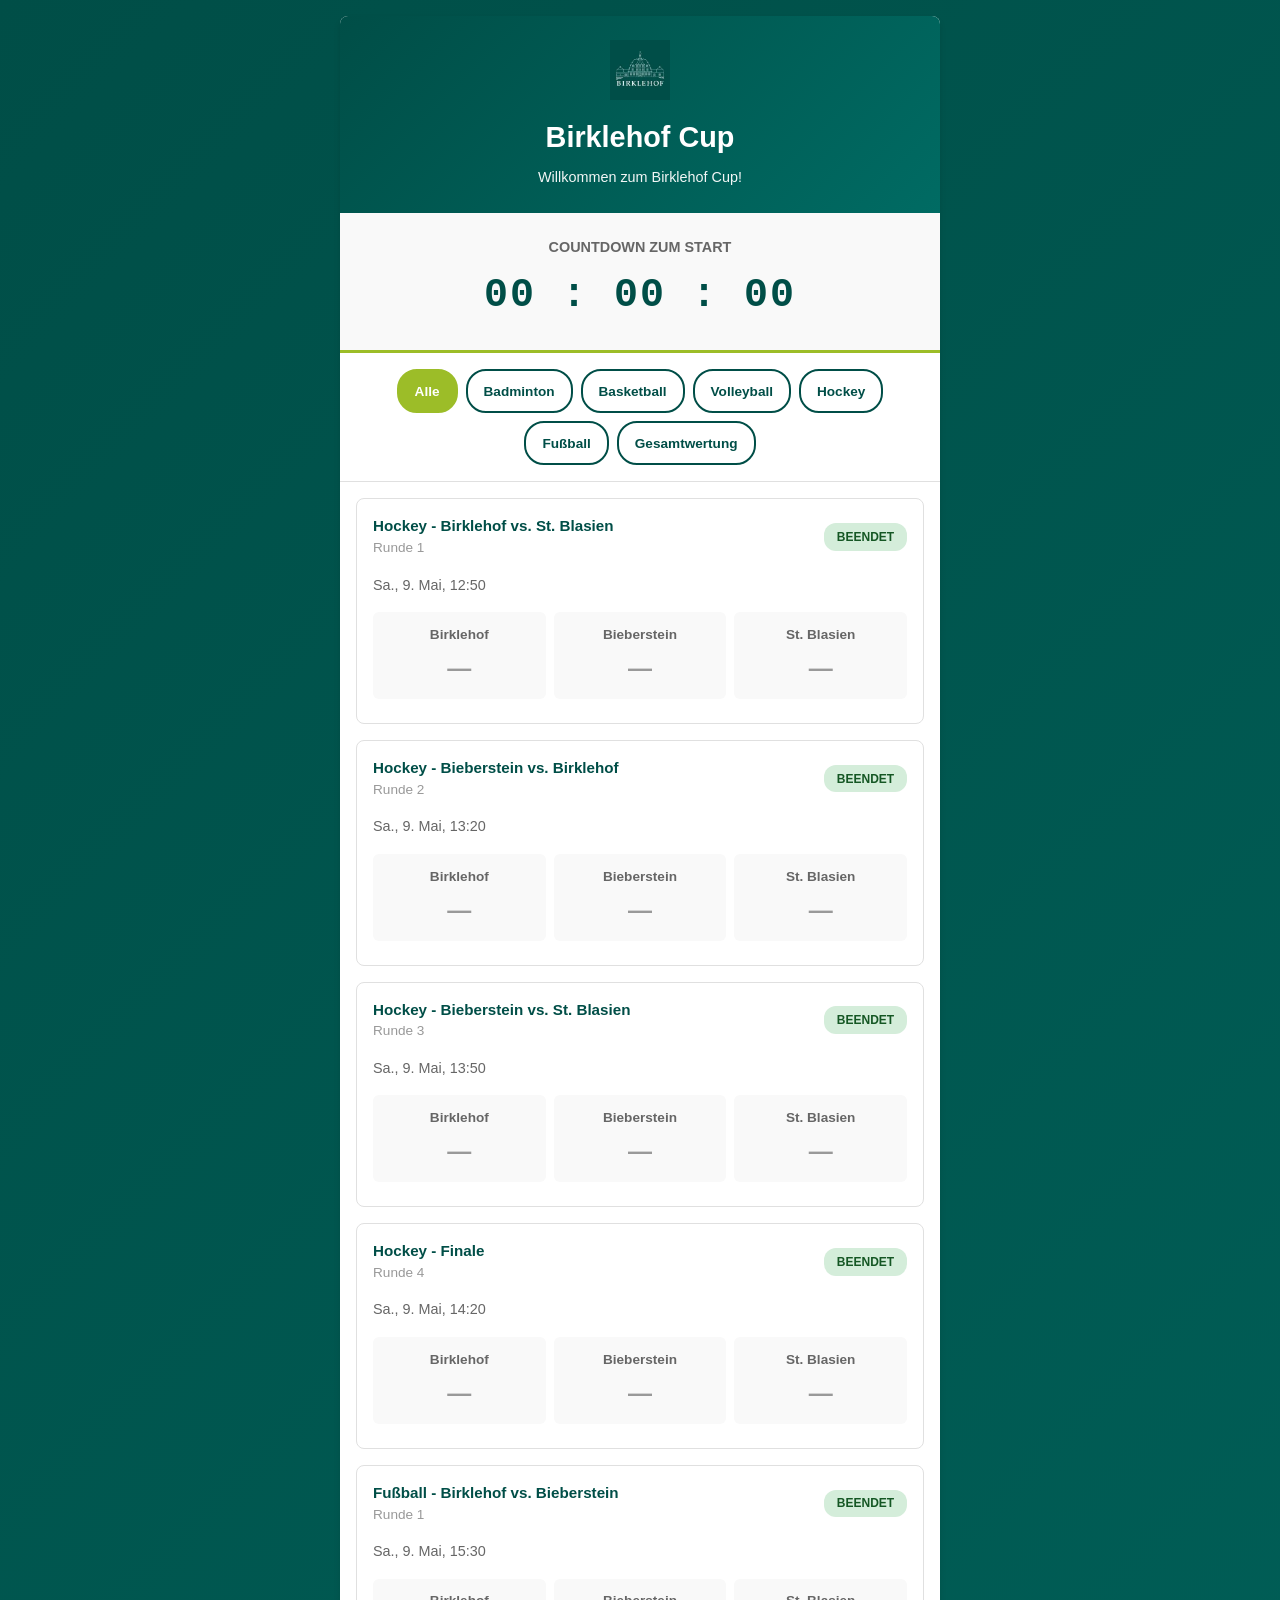
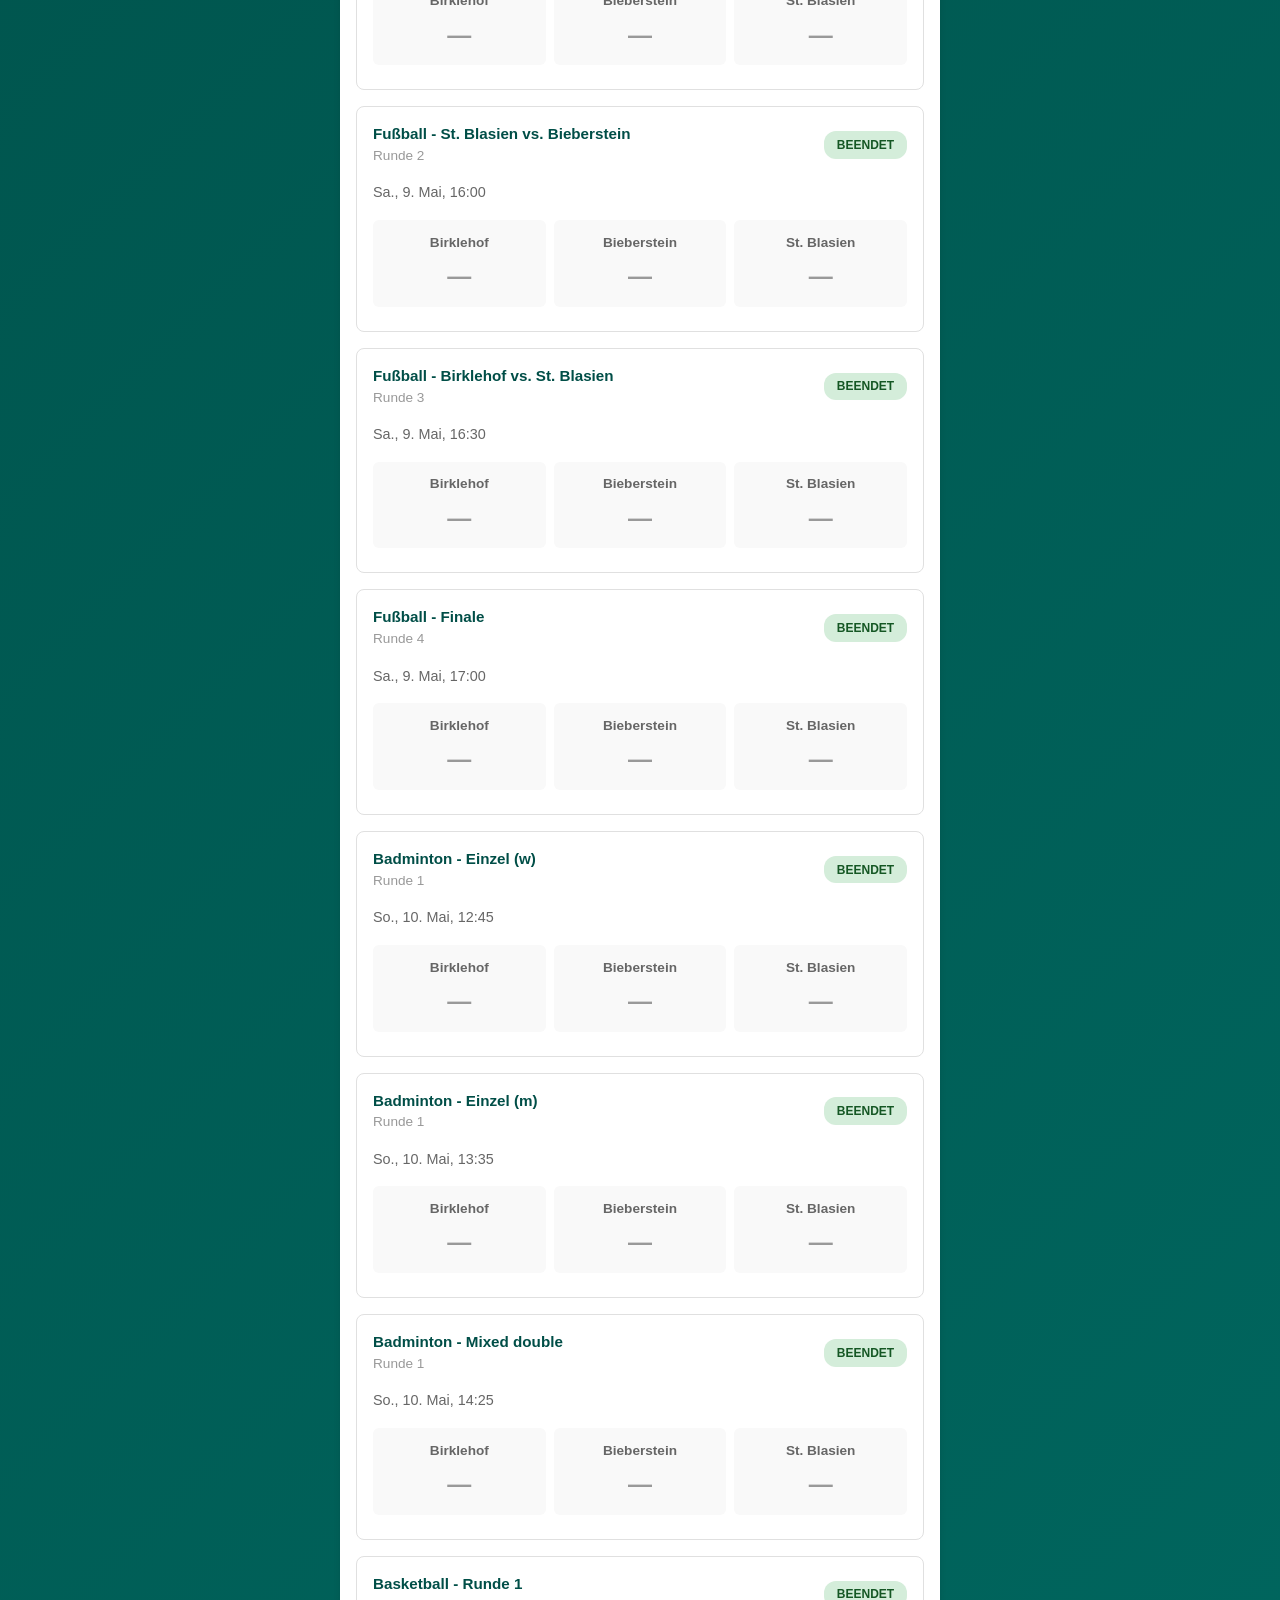
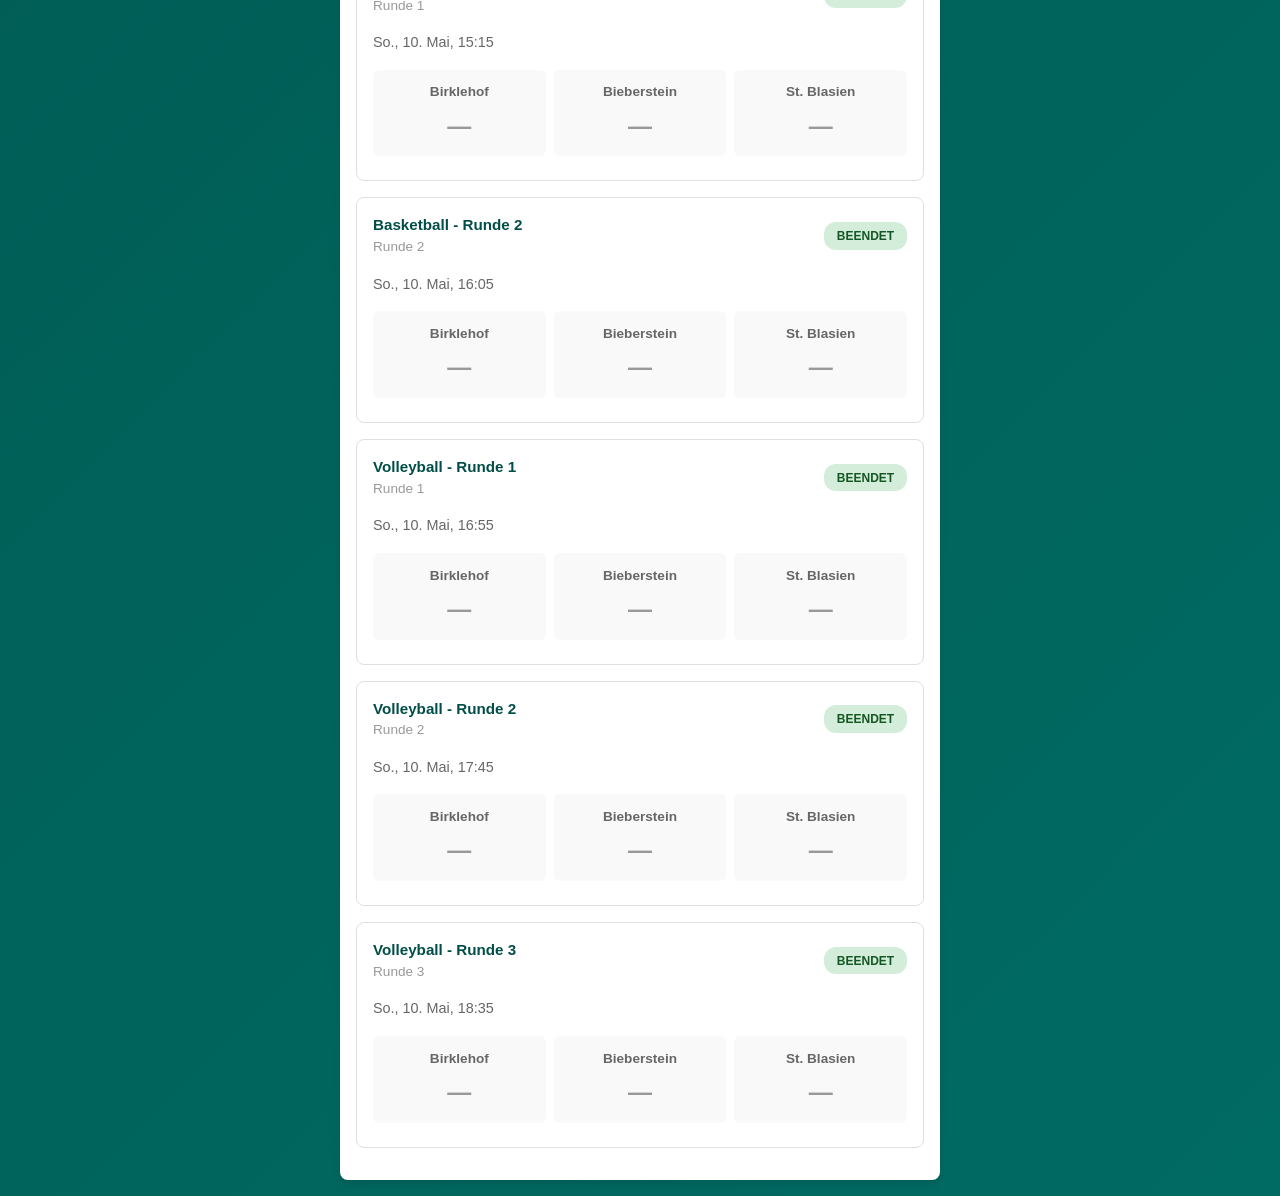
==== commit 20dcc255: "new immage path" ====
--- a/index.html
+++ b/index.html
@@ -11,7 +11,7 @@
   <div class="container">
     <header>
       <div class="logo">
-        <img src="" alt="Birklehof Logo">
+        <img src="Birklehof_Logo_Bhof_Cup.jpg" alt="Birklehof Logo">
       </div>
       <h1>Birklehof Cup</h1>
       <p class="competition-info" aria-live="polite" id="competition-status">Wird geladen...</p>
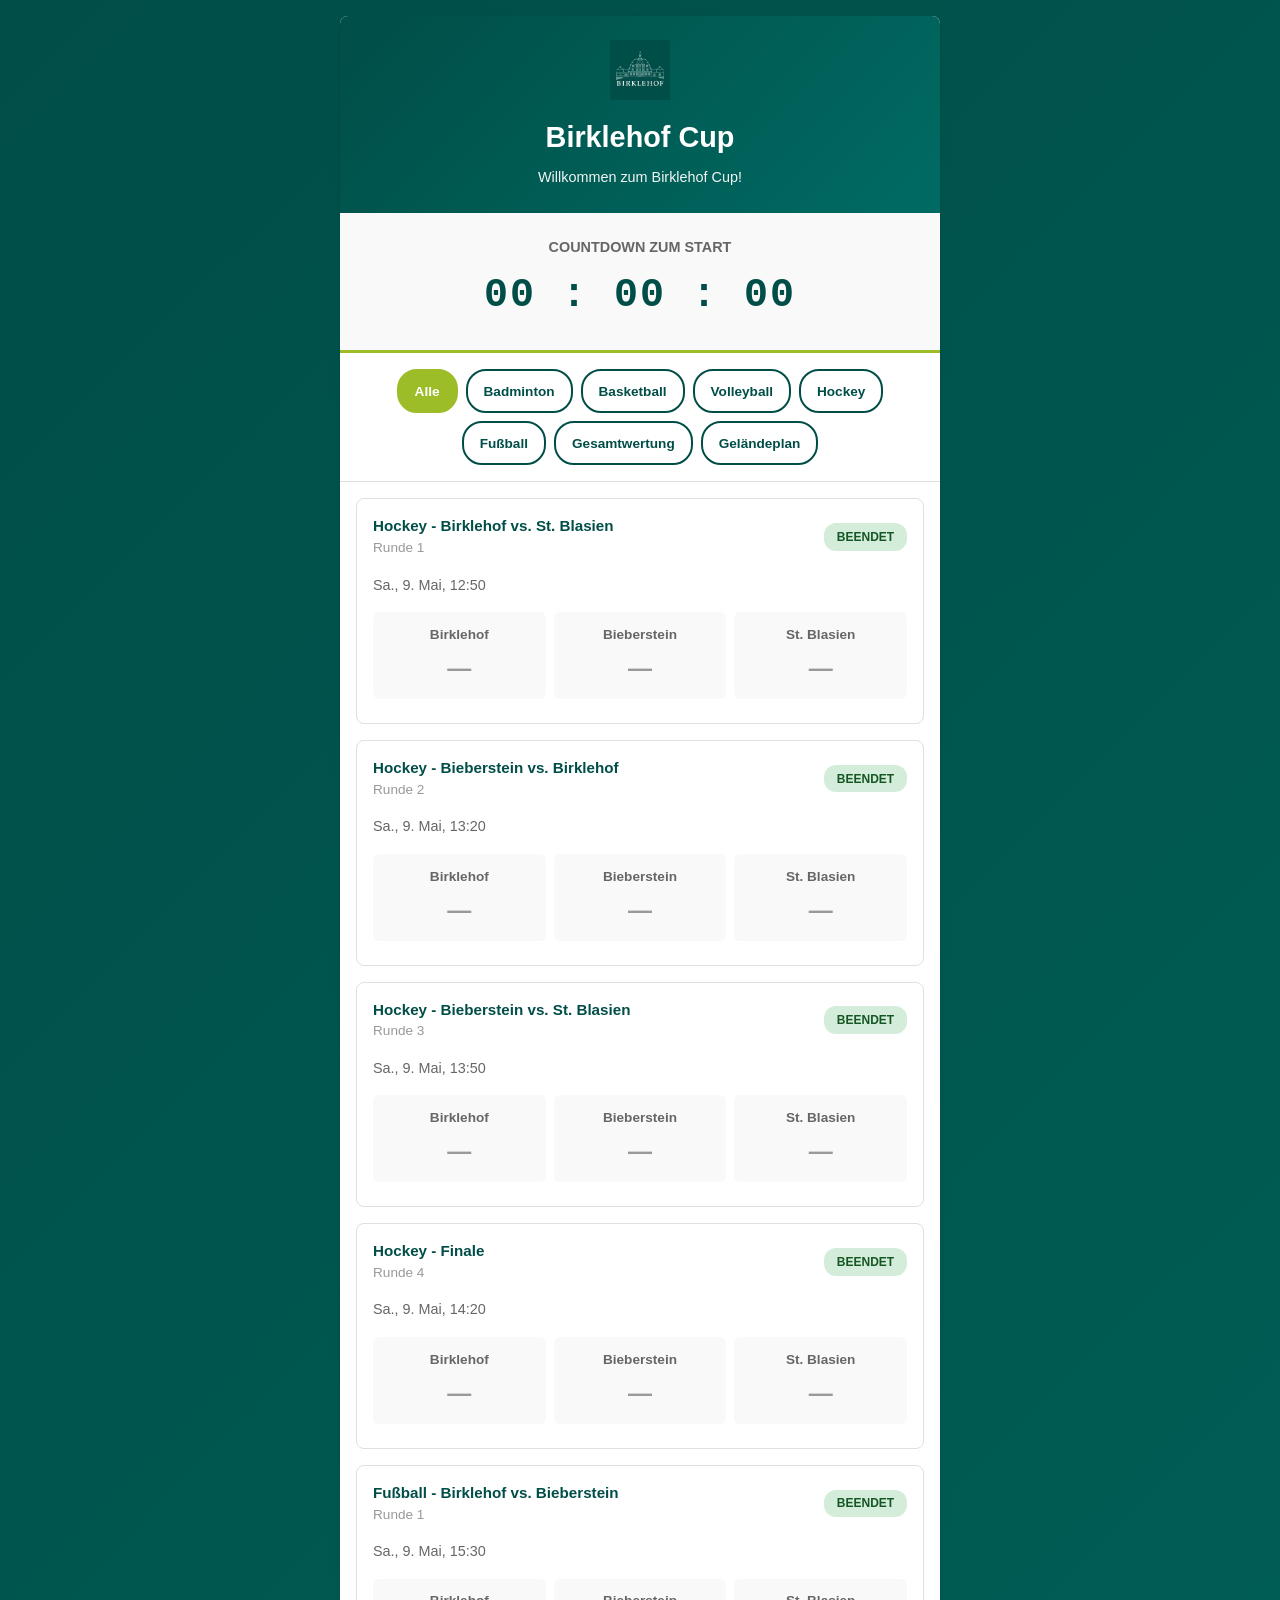
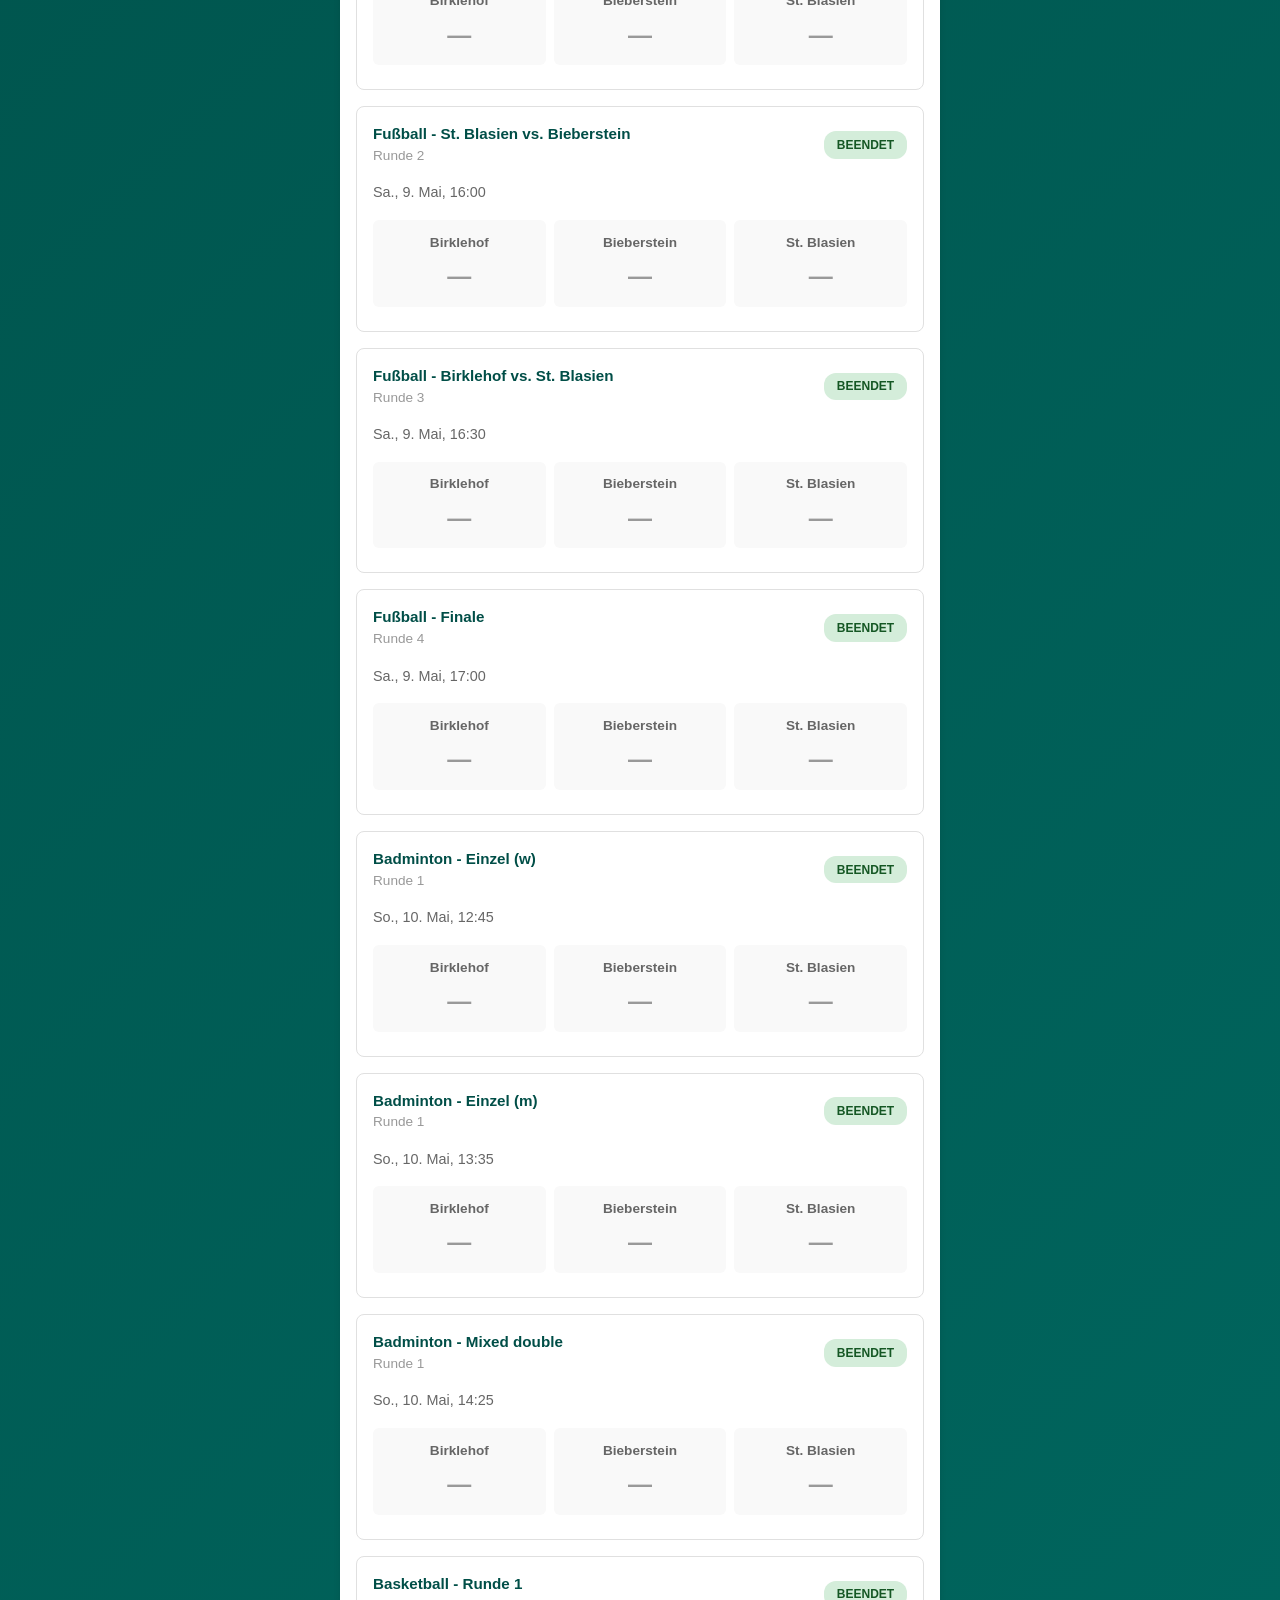
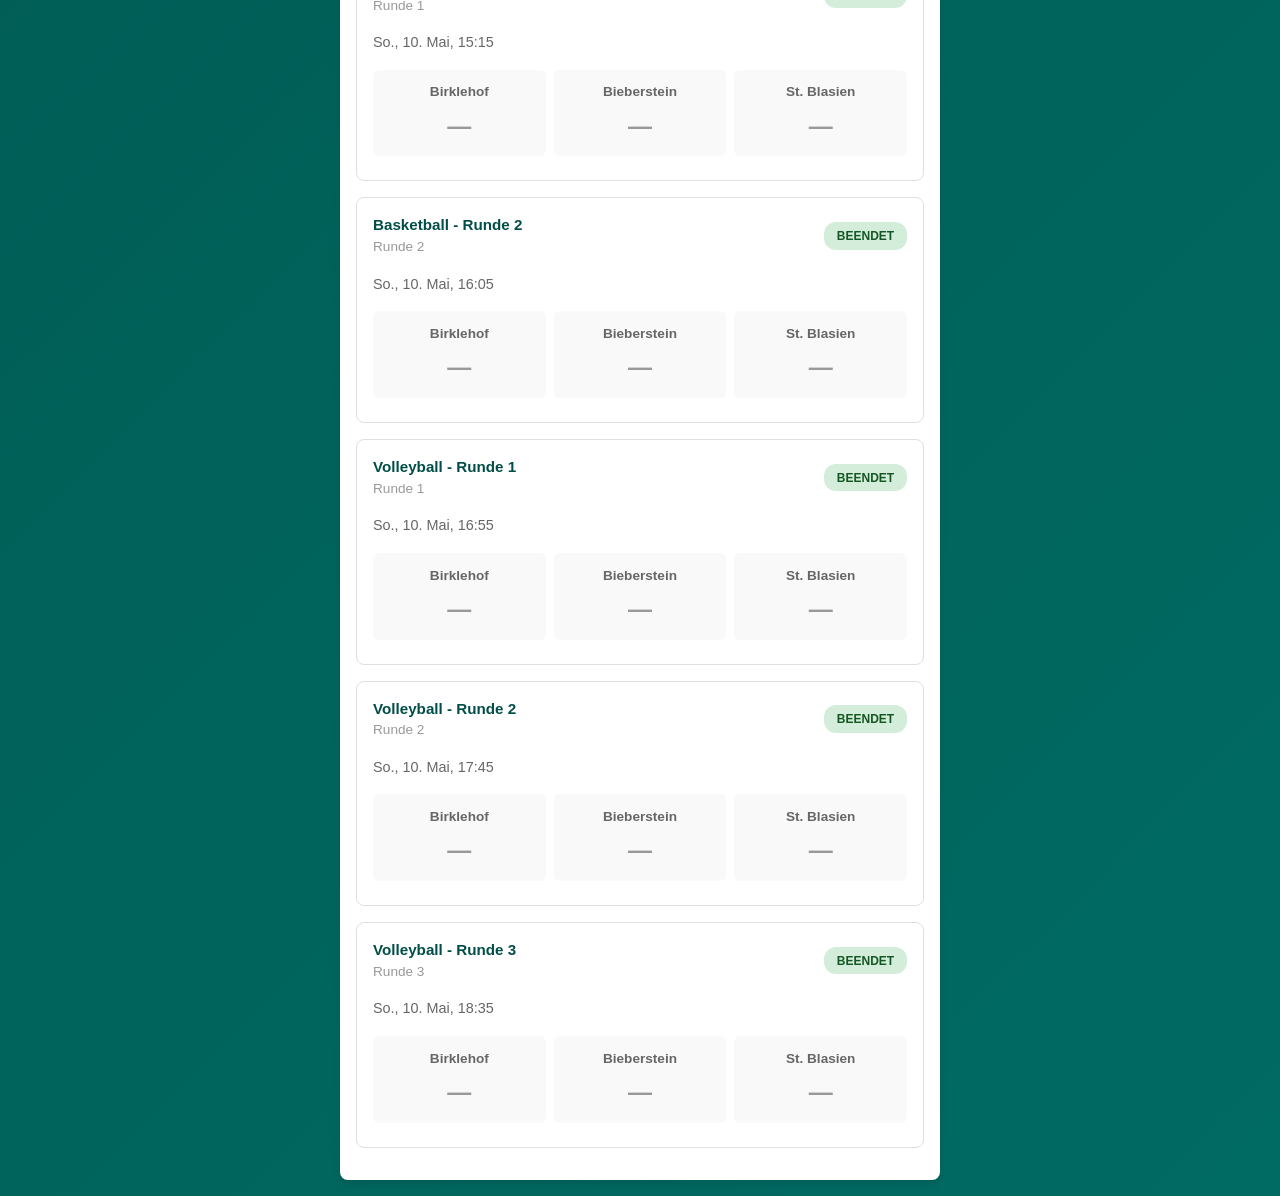
==== commit 5ea6ecc5: "renaming and new onclick" ====
--- a/index.html
+++ b/index.html
@@ -31,6 +31,7 @@
       <button class="sport-btn" data-sport="Hockey" role="tab" aria-selected="false">Hockey</button>
       <button class="sport-btn" data-sport="Fußball" role="tab" aria-selected="false">Fußball</button>
       <button class="sport-btn" data-sport="Gesamtwertung" role="tab" aria-selected="false">Gesamtwertung</button>
+      <button class="sport-btn" onclick="location.href='field-plan.jpg'" aria-selected="false">Geländeplan</button>
     </nav>
 
     <main role="main">
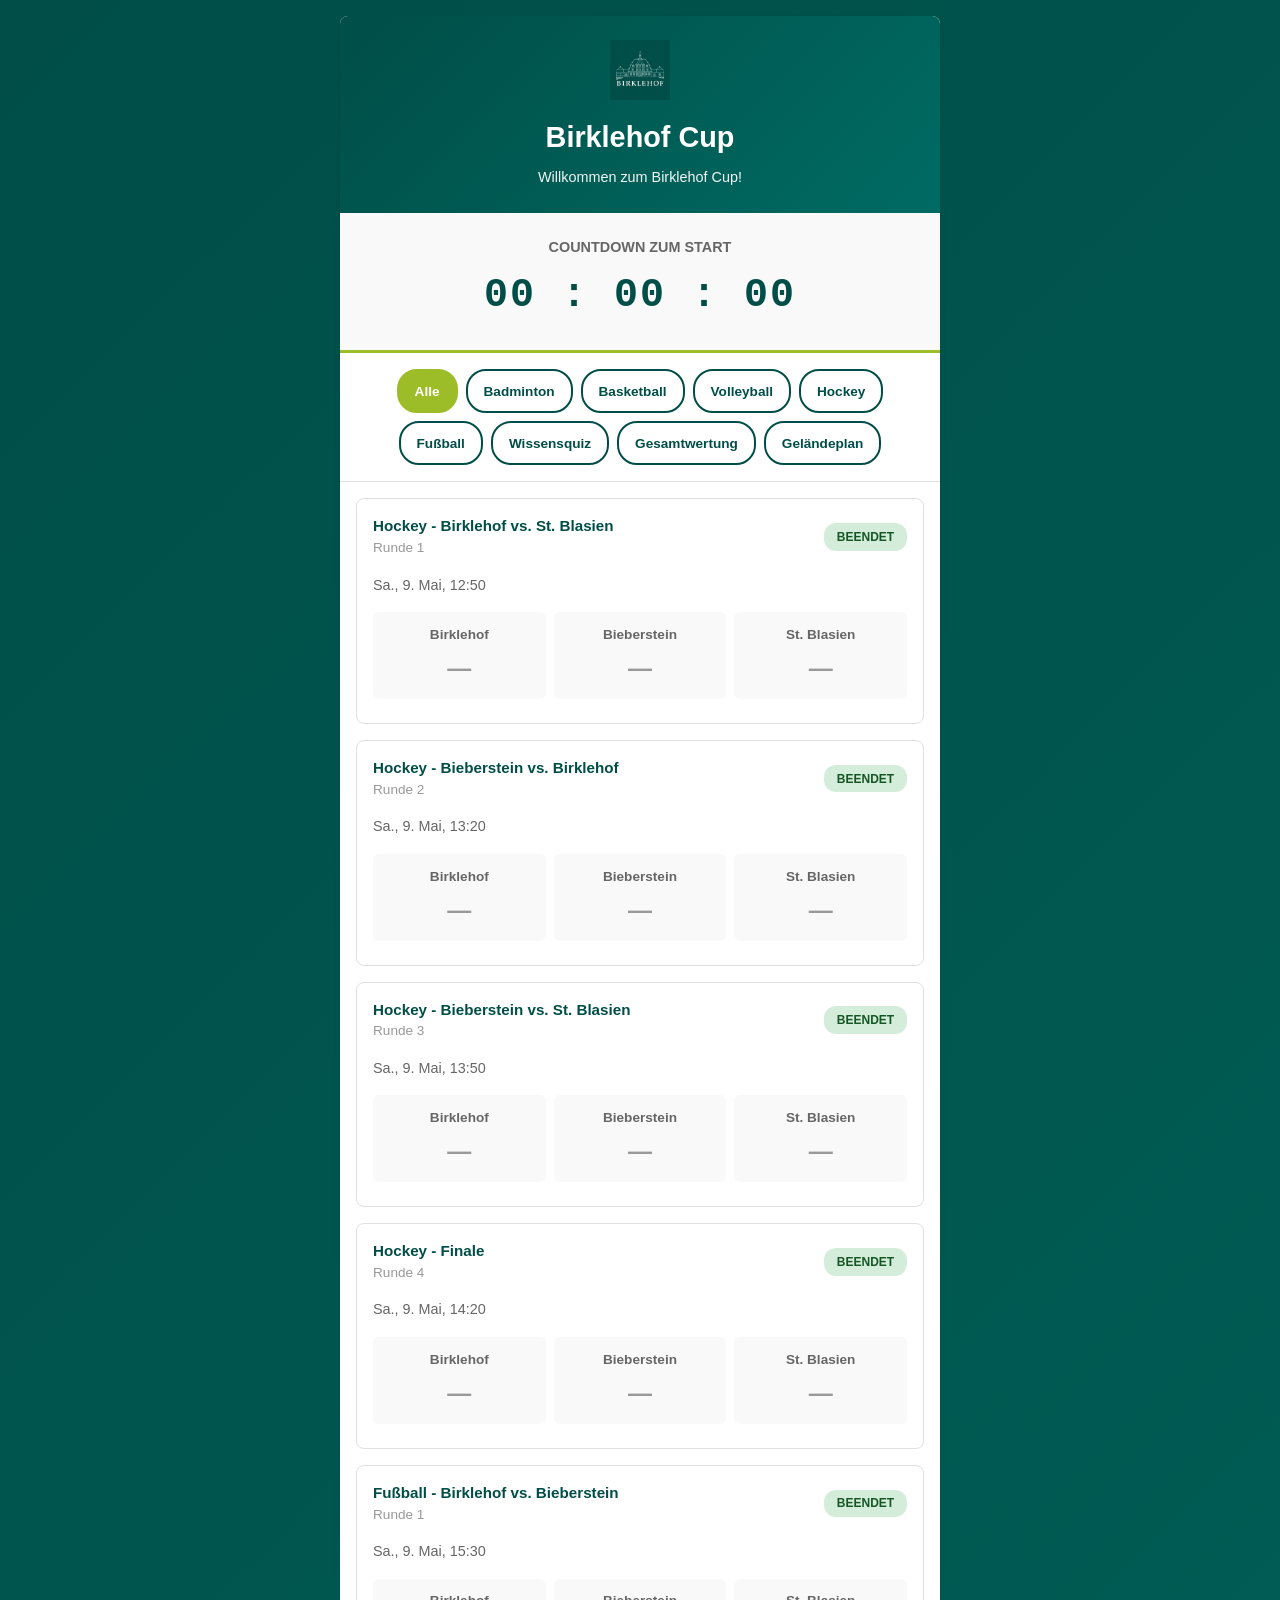
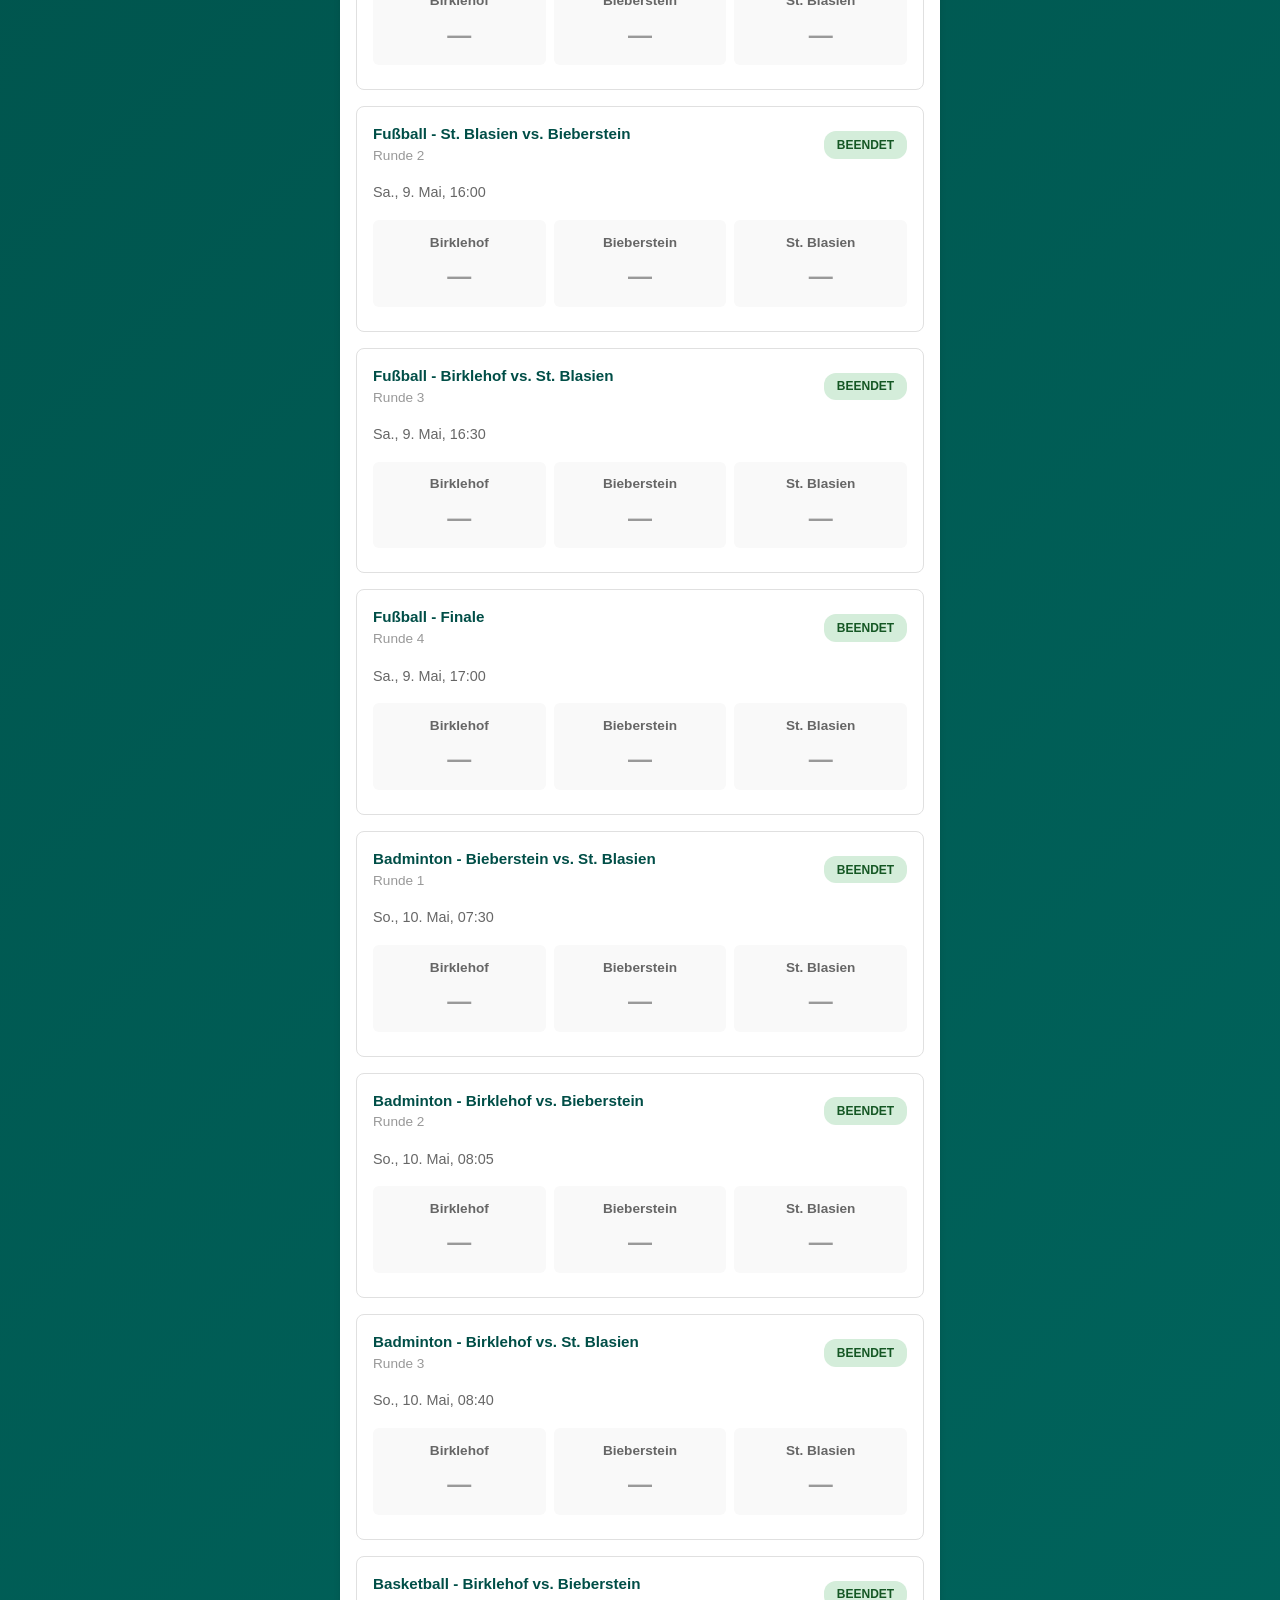
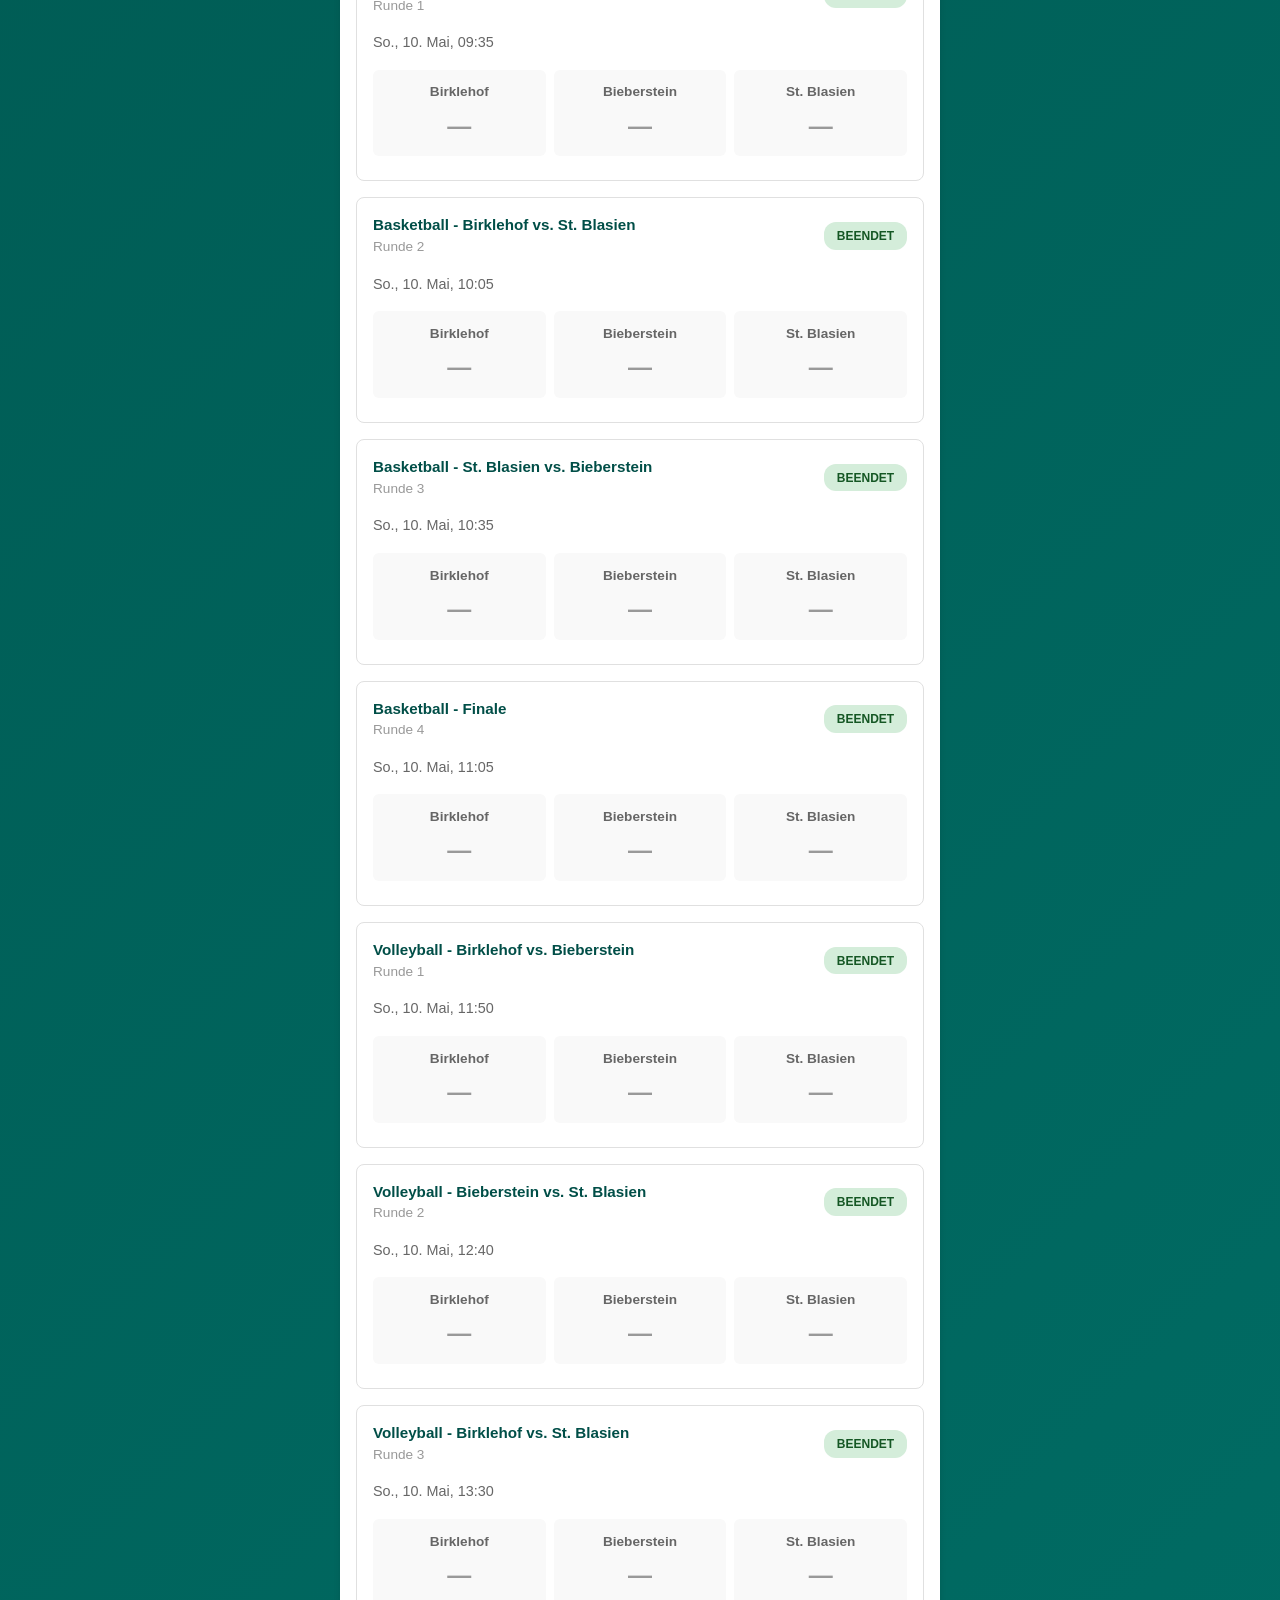
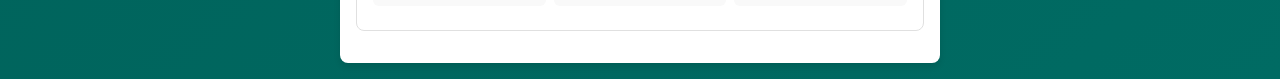
==== commit e915222a: "add "Wissensquiz"" ====
--- a/index.html
+++ b/index.html
@@ -30,8 +30,9 @@
       <button class="sport-btn" data-sport="Volleyball" role="tab" aria-selected="false">Volleyball</button>
       <button class="sport-btn" data-sport="Hockey" role="tab" aria-selected="false">Hockey</button>
       <button class="sport-btn" data-sport="Fußball" role="tab" aria-selected="false">Fußball</button>
+            <button class="sport-btn" data-sport="Wissensquiz" role="tab" aria-selected="false">Wissensquiz</button>
       <button class="sport-btn" data-sport="Gesamtwertung" role="tab" aria-selected="false">Gesamtwertung</button>
-      <button class="sport-btn" onclick="location.href='field-plan.jpg'" aria-selected="false">Geländeplan</button>
+      <button class="sport-btn" onclick="location.href='field-plan.html'" aria-selected="false">Geländeplan</button>
     </nav>
 
     <main role="main">
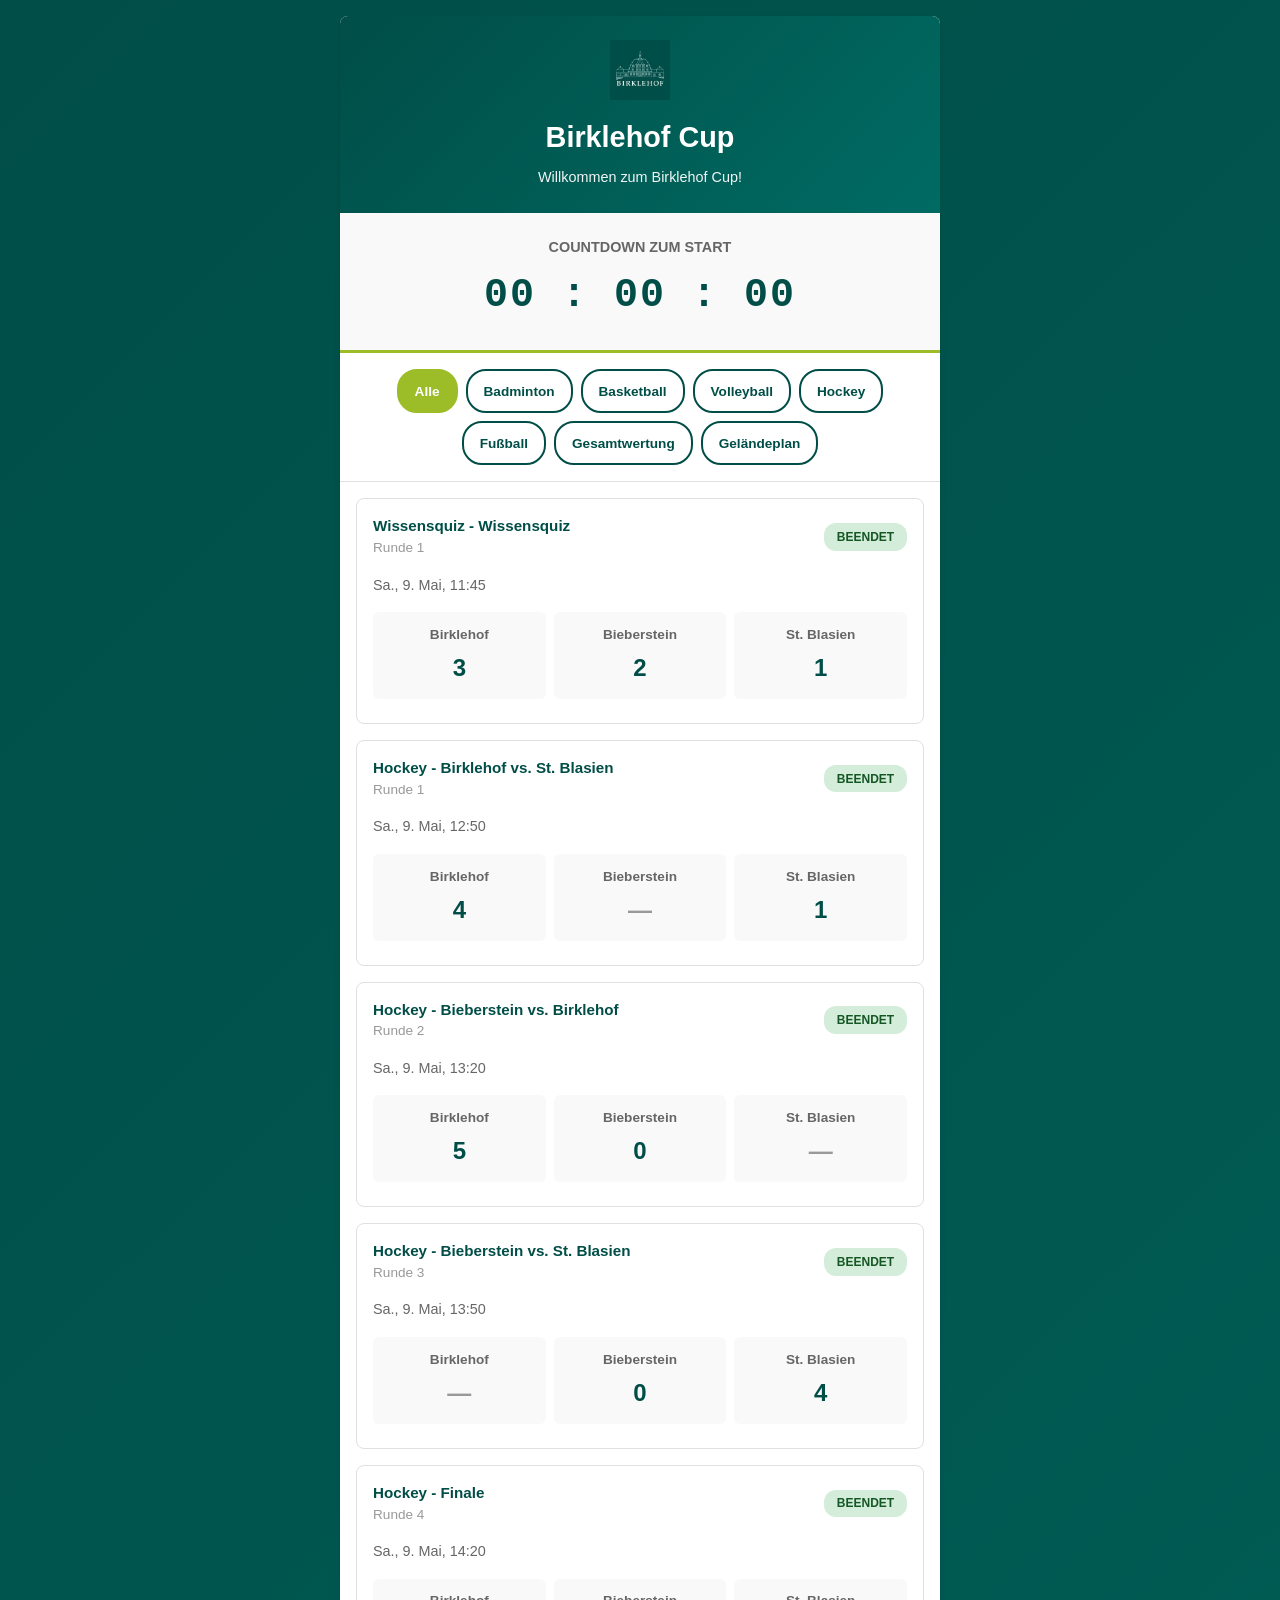
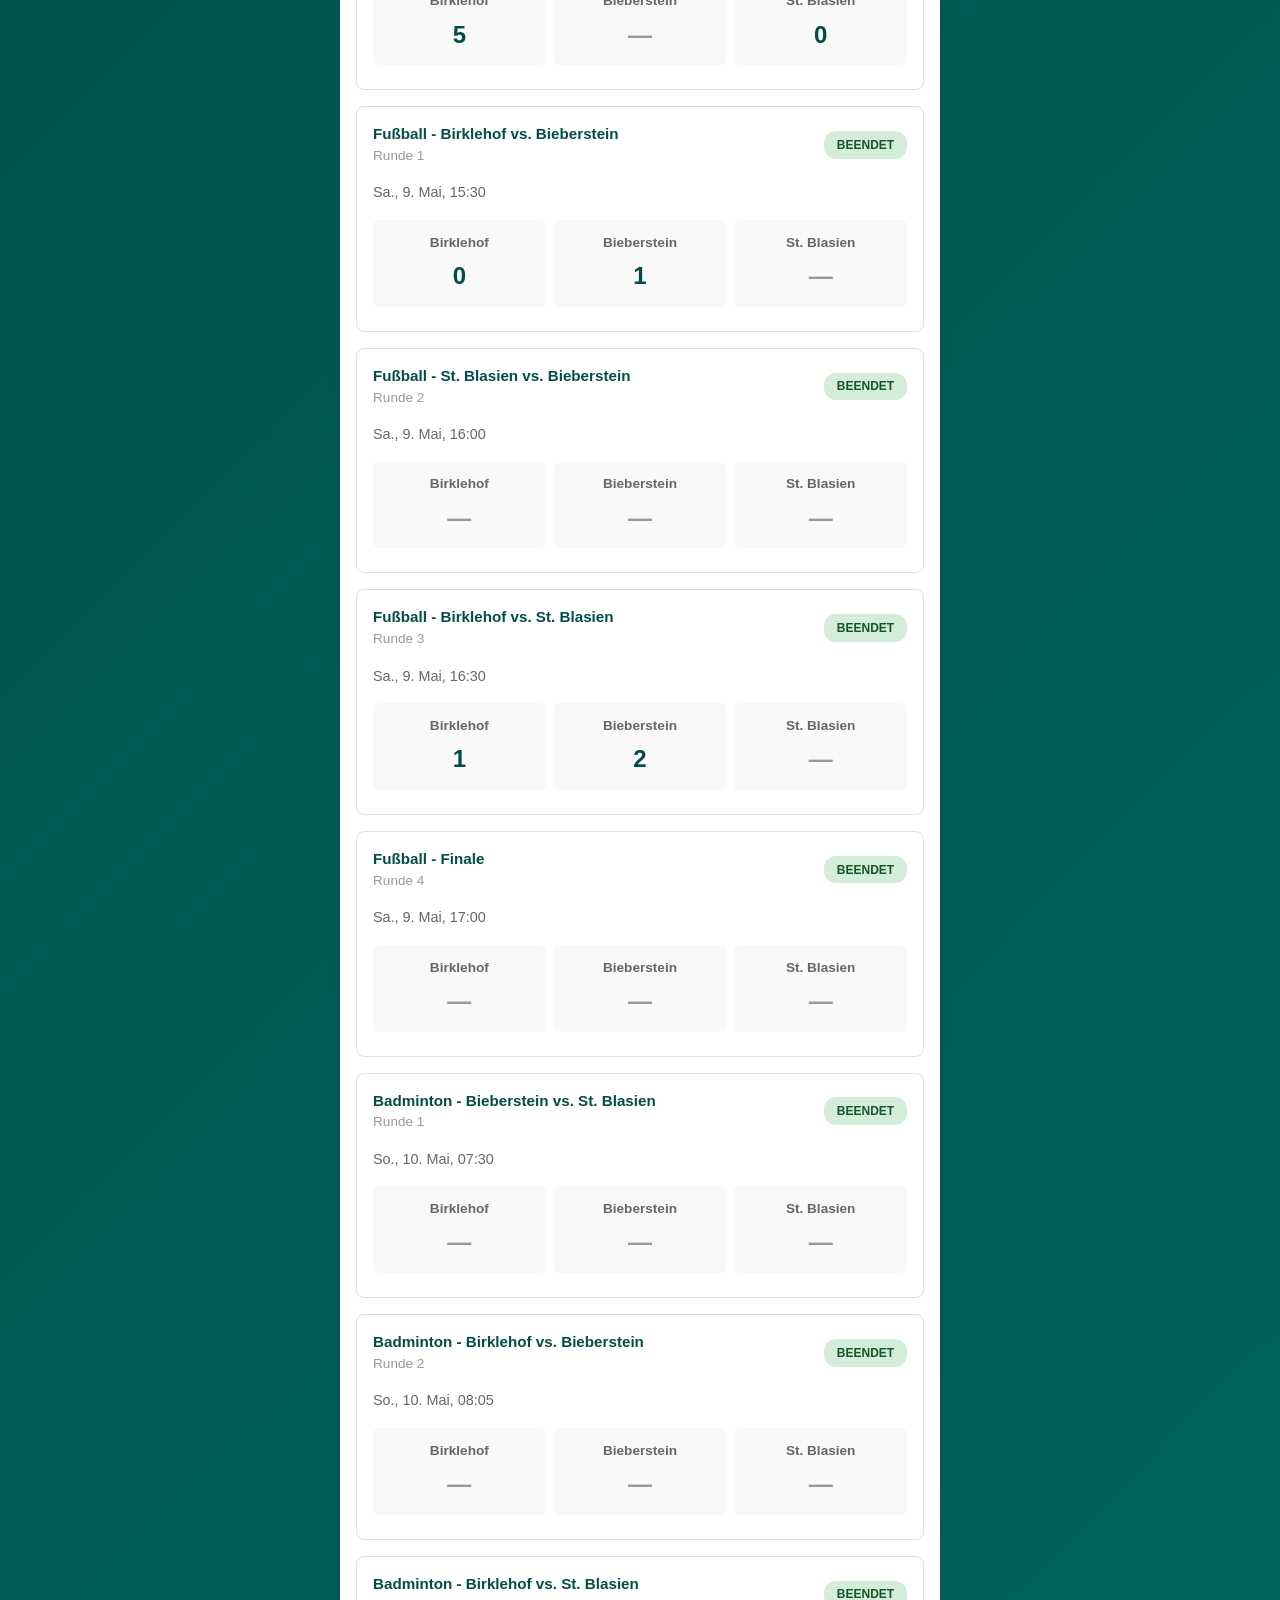
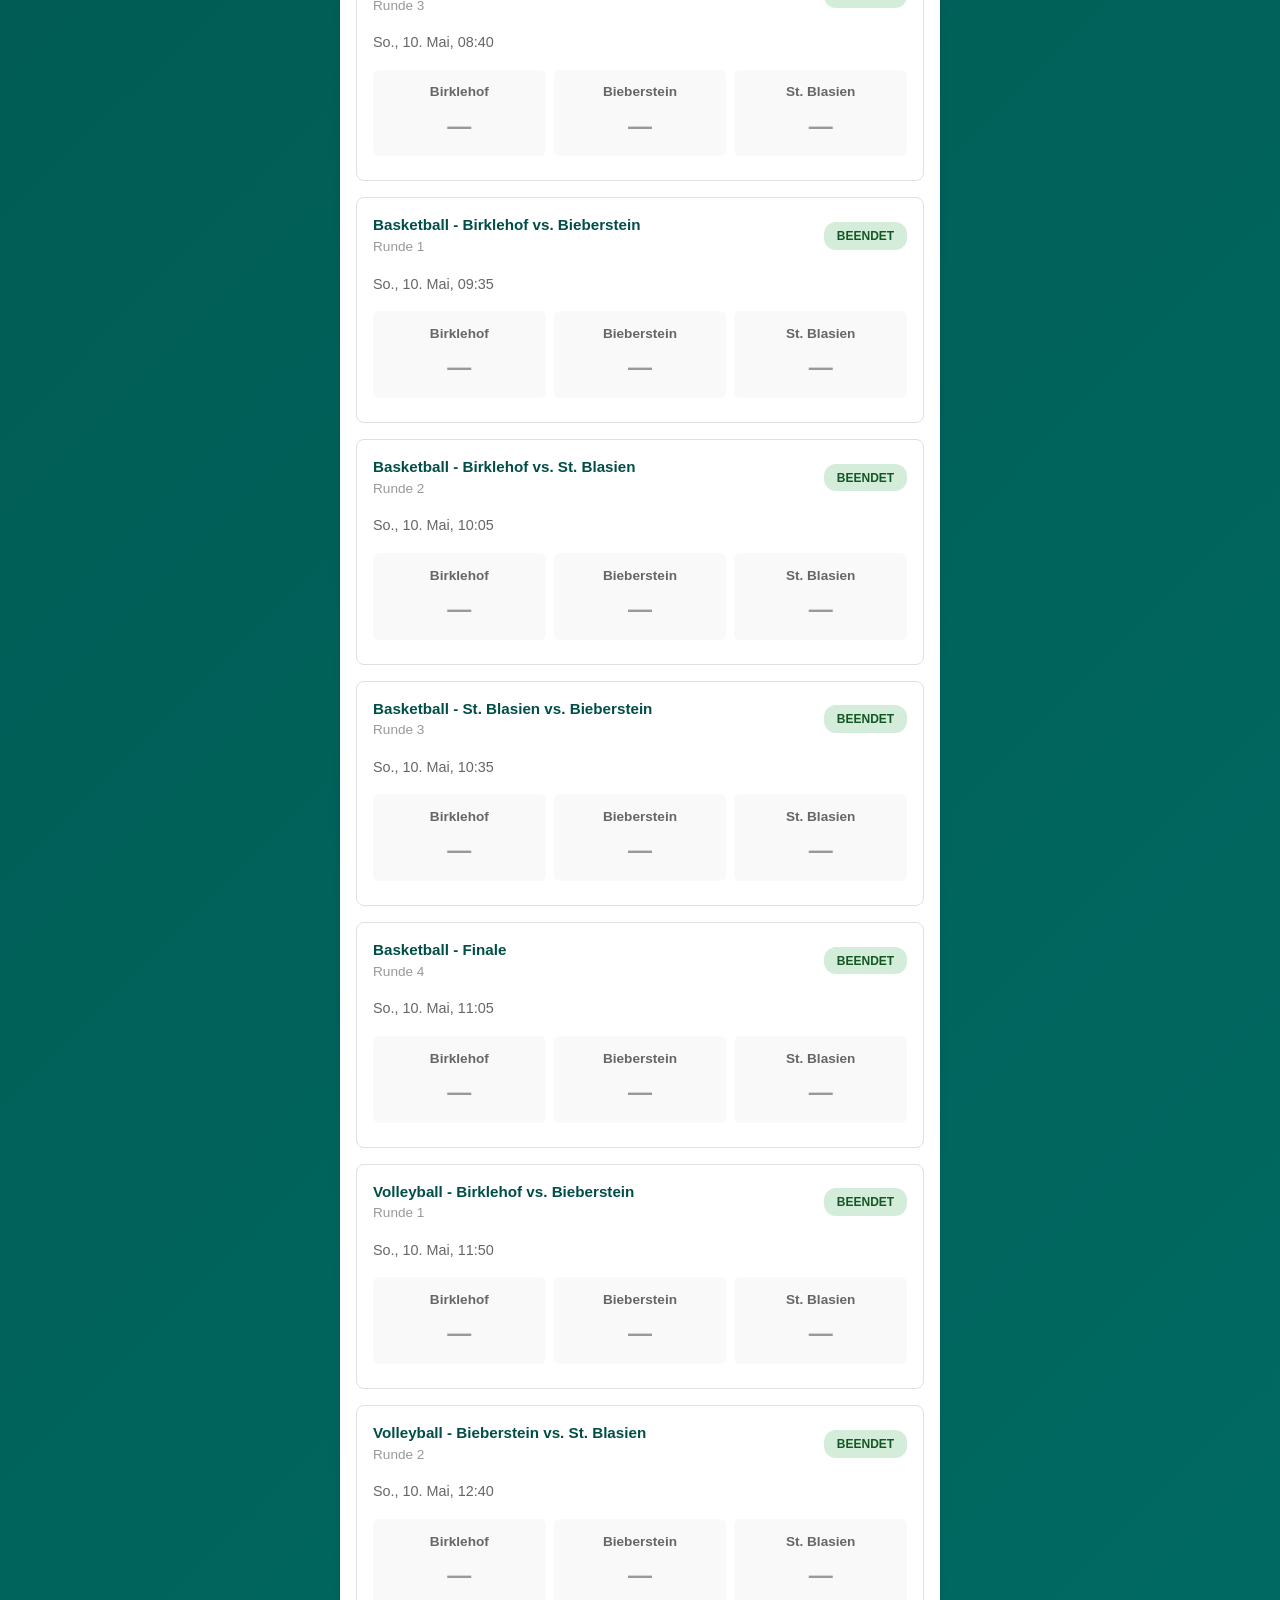
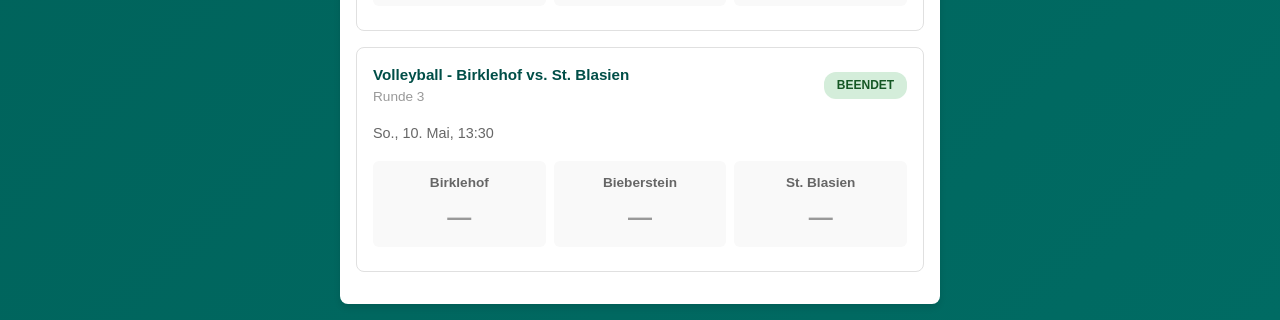
==== commit 688f2fe9: "remove Wissensquiz" ====
--- a/index.html
+++ b/index.html
@@ -30,7 +30,6 @@
       <button class="sport-btn" data-sport="Volleyball" role="tab" aria-selected="false">Volleyball</button>
       <button class="sport-btn" data-sport="Hockey" role="tab" aria-selected="false">Hockey</button>
       <button class="sport-btn" data-sport="Fußball" role="tab" aria-selected="false">Fußball</button>
-            <button class="sport-btn" data-sport="Wissensquiz" role="tab" aria-selected="false">Wissensquiz</button>
       <button class="sport-btn" data-sport="Gesamtwertung" role="tab" aria-selected="false">Gesamtwertung</button>
       <button class="sport-btn" onclick="location.href='field-plan.html'" aria-selected="false">Geländeplan</button>
     </nav>
